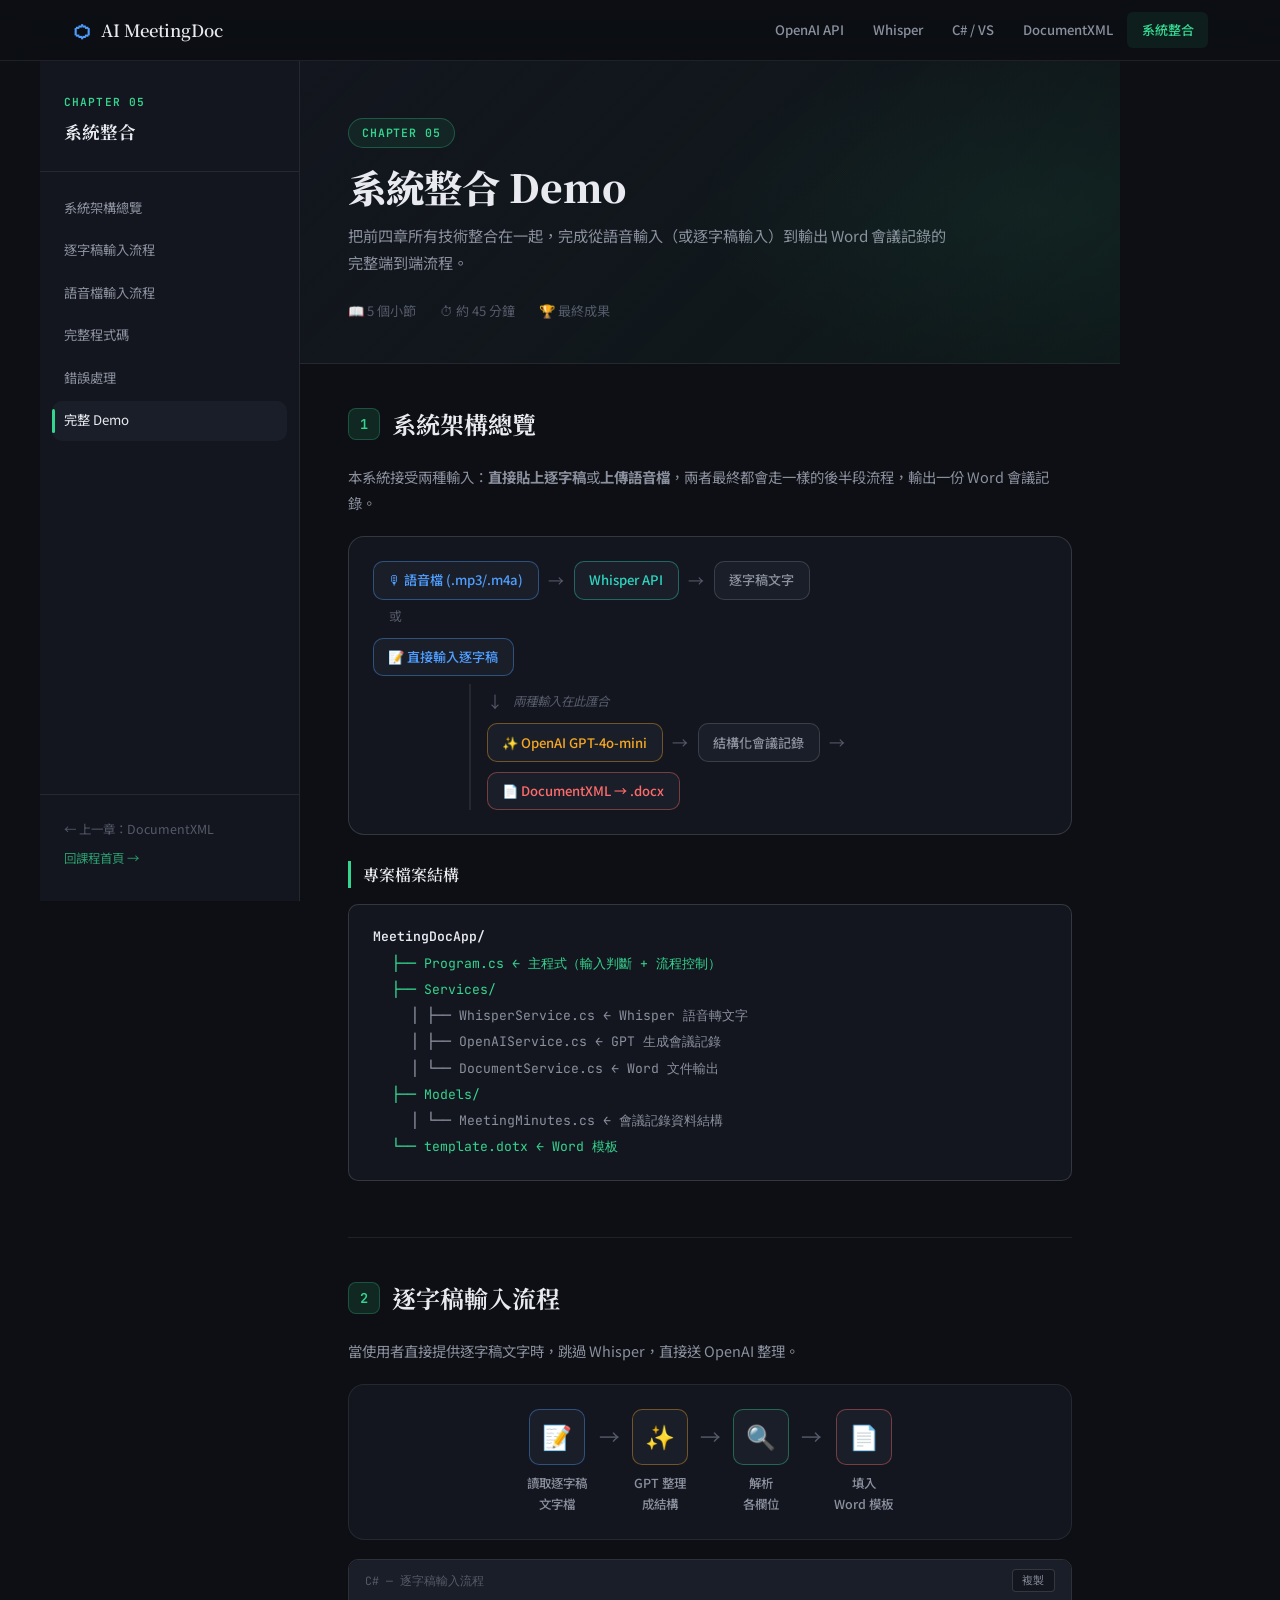
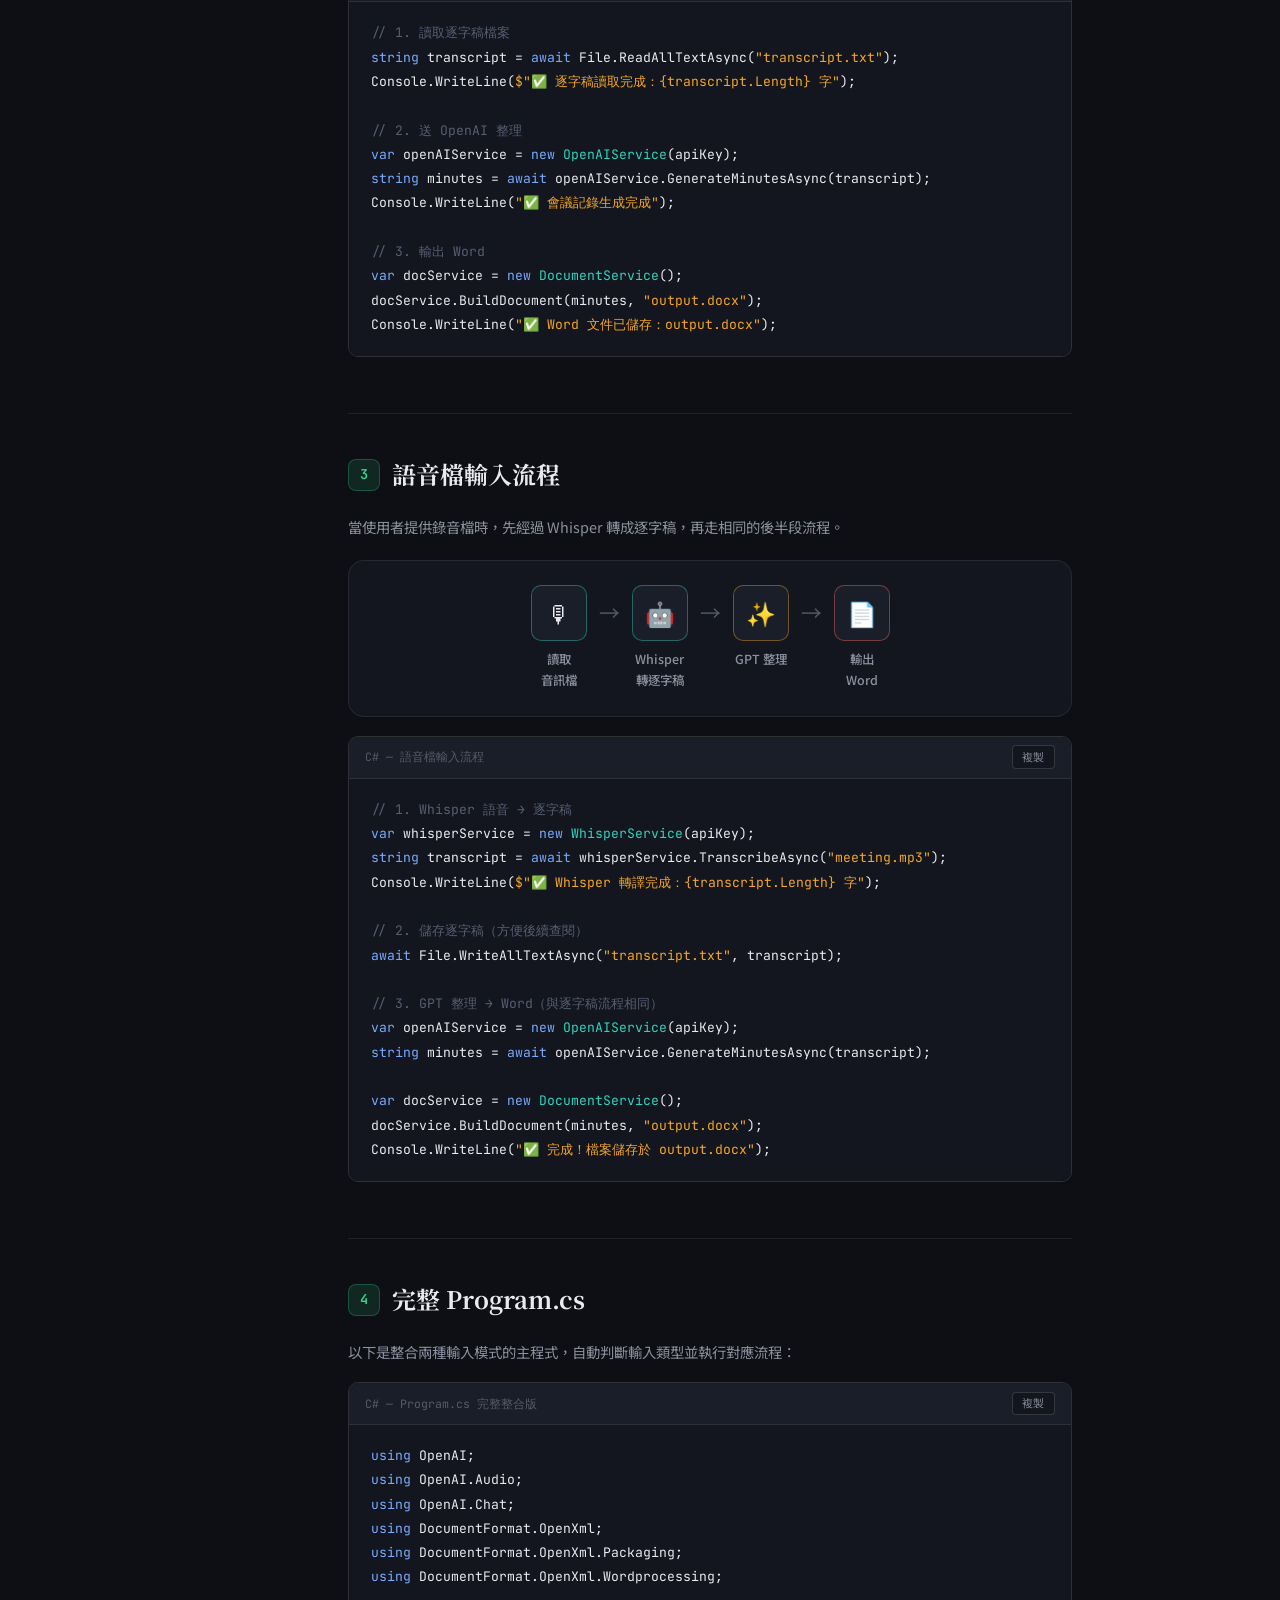
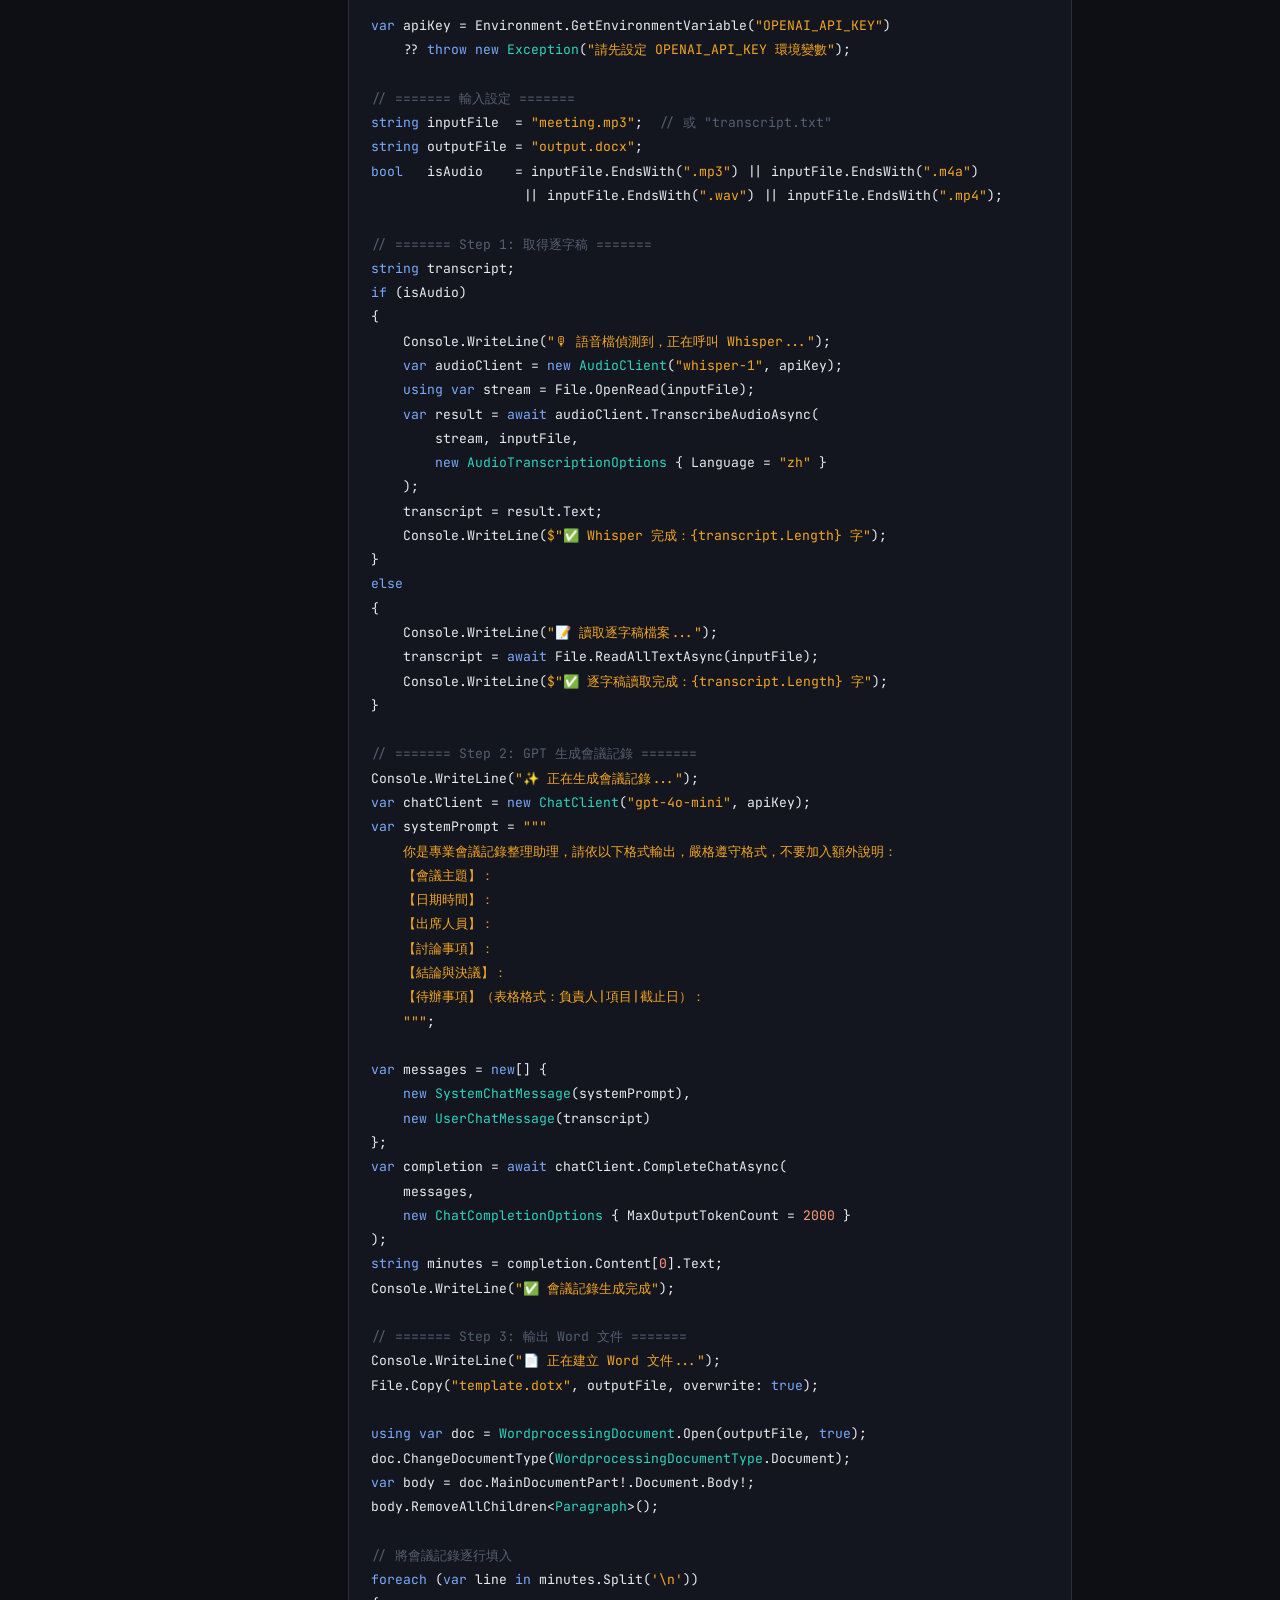
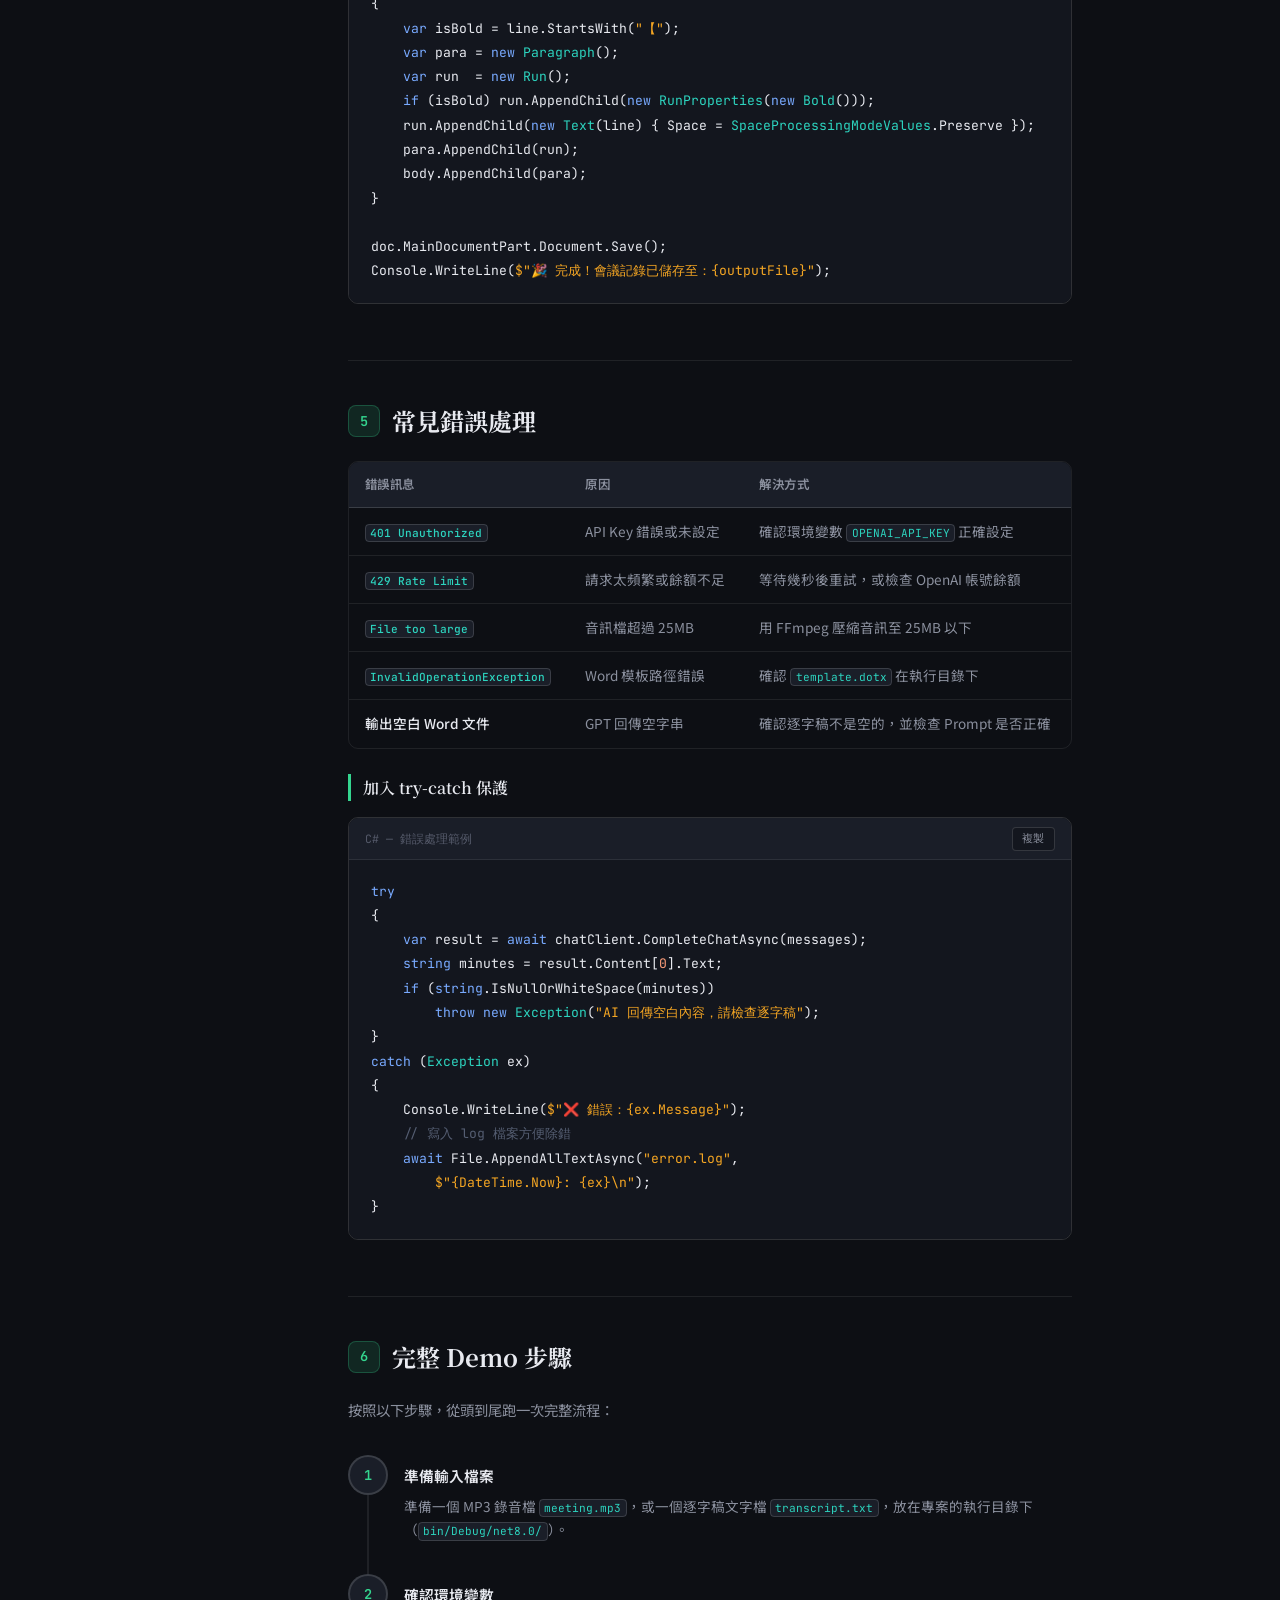
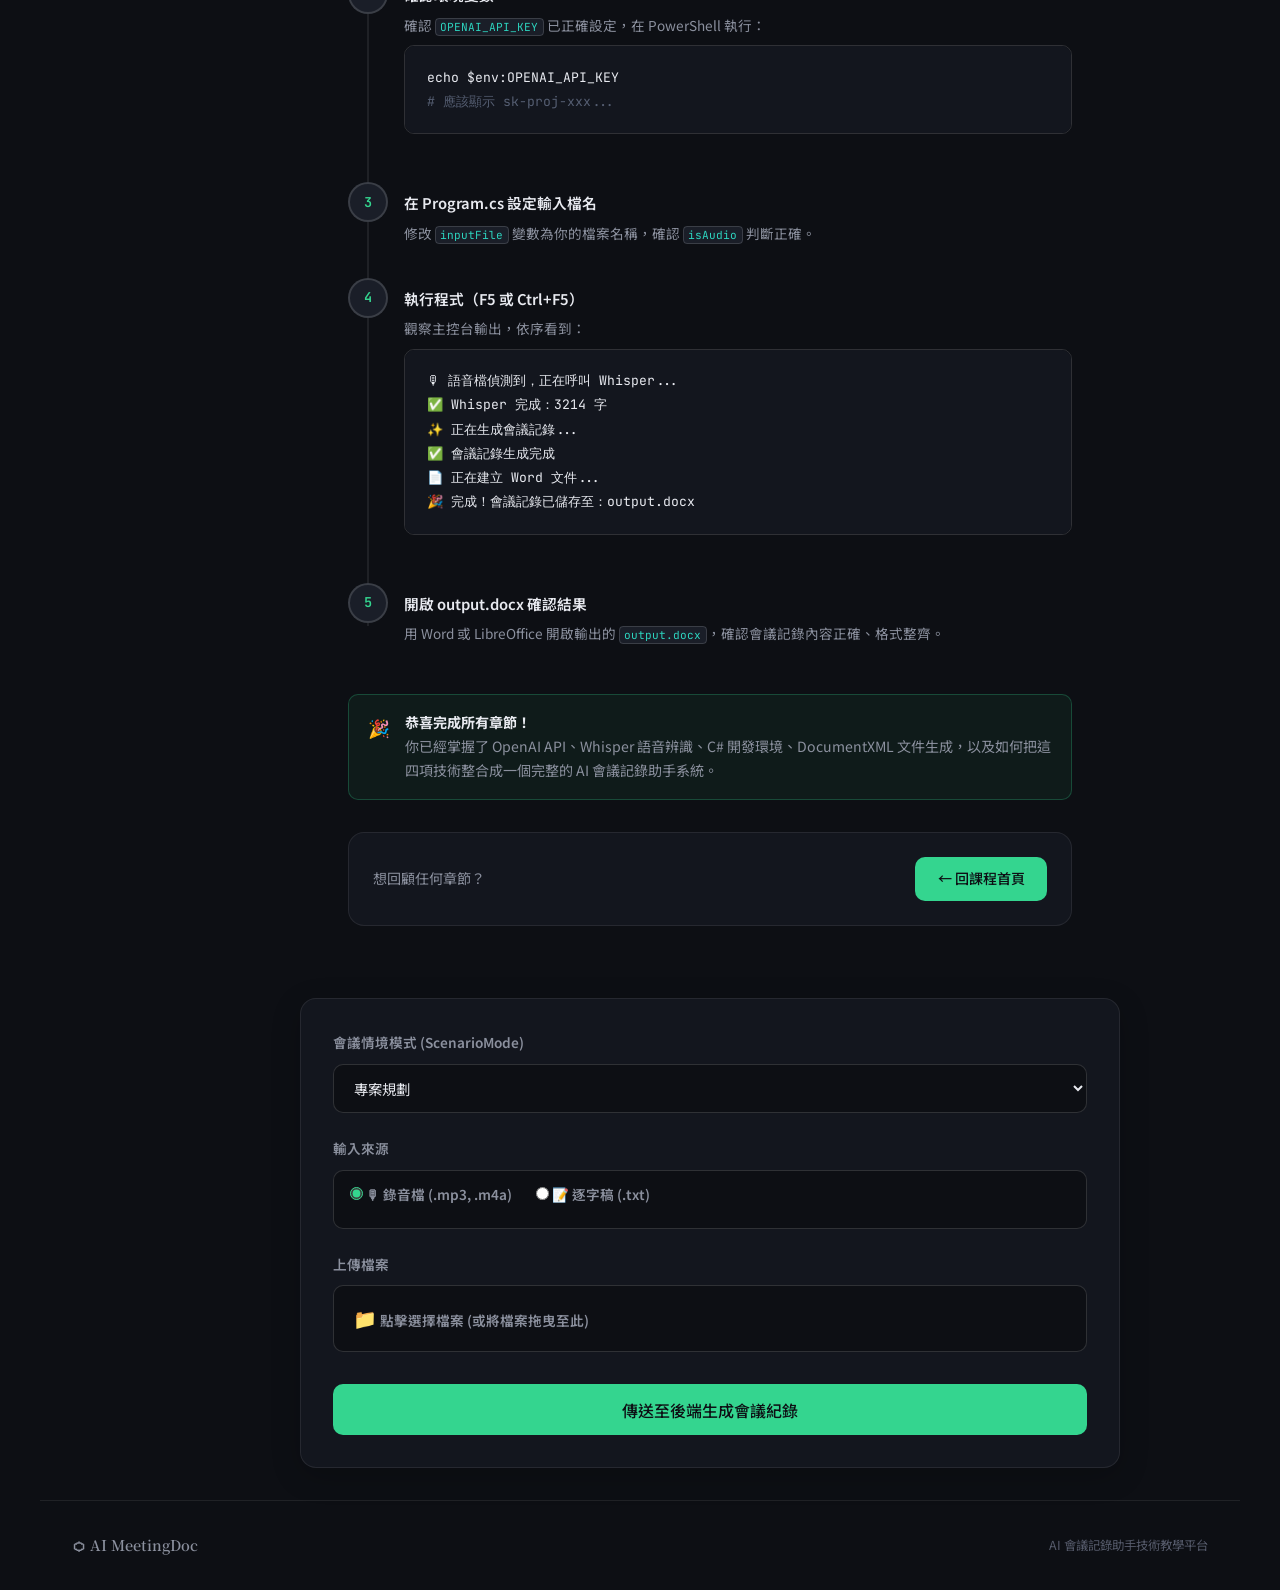
==== files/pages/ch5-integration.html @ b6d7105f "Initial commit" ====
<!doctype html>
<html lang="zh-TW">
  <head>
    <meta charset="UTF-8" />
    <meta name="viewport" content="width=device-width, initial-scale=1.0" />
    <title>Ch5 — 系統整合 | AI MeetingDoc</title>
    <link rel="preconnect" href="https://fonts.googleapis.com" />
    <link rel="preconnect" href="https://fonts.gstatic.com" crossorigin />
    <link
      href="https://fonts.googleapis.com/css2?family=Noto+Serif+TC:wght@400;600;900&family=Noto+Sans+TC:wght@300;400;500&family=JetBrains+Mono:wght@400;600&display=swap"
      rel="stylesheet"
    />
    <style>
      /* ===== RESET & BASE ===== */
      *,
      *::before,
      *::after {
        box-sizing: border-box;
        margin: 0;
        padding: 0;
      }

      :root {
        --bg: #0d0f14;
        --bg2: #13161e;
        --bg3: #1a1e28;
        --border: rgba(255, 255, 255, 0.08);
        --border2: rgba(255, 255, 255, 0.14);
        --text: #e8eaf0;
        --text2: #8b909e;
        --text3: #555a6a;
        --accent: #4f9eff;
        --accent2: #7b61ff;
        --green: #34d58f;
        --amber: #f5a623;
        --coral: #ff6b6b;
        --teal: #2dd4bf;
        --ch1: #4f9eff;
        --ch2: #2dd4bf;
        --ch3: #f5a623;
        --ch4: #ff6b6b;
        --ch5: #34d58f;
        --font-display: "Noto Serif TC", serif;
        --font-body: "Noto Sans TC", sans-serif;
        --font-mono: "JetBrains Mono", monospace;
        --r: 10px;
        --r-lg: 16px;
        --transition: 0.25s ease;
      }

      html {
        scroll-behavior: smooth;
      }

      body {
        background: var(--bg);
        color: var(--text);
        font-family: var(--font-body);
        font-size: 16px;
        line-height: 1.7;
        -webkit-font-smoothing: antialiased;
      }

      a {
        text-decoration: none;
        color: inherit;
      }
      ul {
        list-style: none;
      }

      /* ===== NAVBAR ===== */
      .navbar {
        position: sticky;
        top: 0;
        z-index: 100;
        background: rgba(13, 15, 20, 0.92);
        backdrop-filter: blur(16px);
        border-bottom: 1px solid var(--border);
      }

      .nav-inner {
        max-width: 1200px;
        margin: 0 auto;
        padding: 0 2rem;
        height: 60px;
        display: flex;
        align-items: center;
        gap: 2rem;
      }

      .nav-logo {
        display: flex;
        align-items: center;
        gap: 0.5rem;
        font-family: var(--font-display);
        font-weight: 600;
        font-size: 1.05rem;
        color: var(--text);
        white-space: nowrap;
      }

      .logo-icon {
        font-size: 1.3rem;
        color: var(--accent);
      }

      .nav-links {
        display: flex;
        gap: 0;
        margin-left: auto;
      }

      .nav-links li a {
        display: block;
        padding: 0.4rem 0.9rem;
        font-size: 0.82rem;
        font-weight: 500;
        color: var(--text2);
        border-radius: 6px;
        transition:
          color var(--transition),
          background var(--transition);
      }

      .nav-links li a:hover,
      .nav-links li a.active {
        color: var(--ch5);
        background: rgba(52, 213, 143, 0.08);
      }

      .nav-menu-btn {
        display: none;
        background: none;
        border: none;
        color: var(--text2);
        font-size: 1.3rem;
        cursor: pointer;
        margin-left: auto;
      }

      .nav-mobile {
        display: none;
        flex-direction: column;
        border-top: 1px solid var(--border);
        padding: 0.75rem 2rem;
        gap: 0.25rem;
      }
      .nav-mobile.open {
        display: flex;
      }
      .nav-mobile a {
        padding: 0.6rem 0;
        font-size: 0.9rem;
        color: var(--text2);
        border-bottom: 1px solid var(--border);
      }
      .nav-mobile a:last-child {
        border-bottom: none;
      }

      @media (max-width: 768px) {
        .nav-links {
          display: none;
        }
        .nav-menu-btn {
          display: block;
        }
      }

      /* ===== LAYOUT ===== */
      .chapter-layout {
        display: grid;
        grid-template-columns: 260px 1fr;
        max-width: 1200px;
        margin: 0 auto;
        min-height: calc(100vh - 60px);
      }

      /* ===== SIDEBAR ===== */
      .sidebar {
        position: sticky;
        top: 60px;
        height: calc(100vh - 60px);
        overflow-y: auto;
        border-right: 1px solid var(--border);
        background: var(--bg2);
        padding: 2rem 0;
        display: flex;
        flex-direction: column;
      }

      .sidebar::-webkit-scrollbar {
        width: 4px;
      }
      .sidebar::-webkit-scrollbar-track {
        background: transparent;
      }
      .sidebar::-webkit-scrollbar-thumb {
        background: var(--border2);
        border-radius: 2px;
      }

      .sidebar-header {
        padding: 0 1.5rem 1.5rem;
        border-bottom: 1px solid var(--border);
        margin-bottom: 1rem;
      }

      .sidebar-ch {
        display: block;
        font-family: var(--font-mono);
        font-size: 0.7rem;
        color: var(--ch5);
        font-weight: 600;
        letter-spacing: 0.1em;
        text-transform: uppercase;
        margin-bottom: 0.3rem;
      }

      .sidebar-title {
        display: block;
        font-family: var(--font-display);
        font-size: 1.1rem;
        font-weight: 700;
        color: var(--text);
      }

      .sidebar-nav {
        flex: 1;
        display: flex;
        flex-direction: column;
        padding: 0 0.75rem;
        gap: 0.15rem;
      }

      .sidebar-link {
        display: flex;
        align-items: center;
        padding: 0.55rem 0.75rem;
        font-size: 0.83rem;
        color: var(--text2);
        border-radius: var(--r);
        transition: all var(--transition);
        position: relative;
      }

      .sidebar-link::before {
        content: "";
        position: absolute;
        left: 0;
        top: 50%;
        transform: translateY(-50%);
        width: 3px;
        height: 0;
        background: var(--ch5);
        border-radius: 2px;
        transition: height var(--transition);
      }

      .sidebar-link:hover,
      .sidebar-link.active {
        color: var(--text);
        background: var(--bg3);
      }

      .sidebar-link.active::before {
        height: 60%;
      }

      .sidebar-nav-footer {
        padding: 1.5rem 1.5rem 0;
        margin-top: 1rem;
        border-top: 1px solid var(--border);
        display: flex;
        flex-direction: column;
        gap: 0.5rem;
      }

      .sidebar-back,
      .sidebar-next {
        font-size: 0.78rem;
        color: var(--text3);
        transition: color var(--transition);
      }
      .sidebar-back:hover {
        color: var(--text2);
      }
      .sidebar-next {
        color: var(--ch5);
        opacity: 0.7;
      }
      .sidebar-next:hover {
        opacity: 1;
      }

      /* Sidebar mobile toggle */
      .sidebar-toggle {
        display: none;
        position: fixed;
        bottom: 1.5rem;
        left: 1.5rem;
        z-index: 200;
        background: var(--ch5);
        color: #0d0f14;
        border: none;
        border-radius: 50%;
        width: 48px;
        height: 48px;
        font-size: 1.2rem;
        cursor: pointer;
        box-shadow: 0 4px 16px rgba(52, 213, 143, 0.4);
      }

      @media (max-width: 900px) {
        .chapter-layout {
          grid-template-columns: 1fr;
        }
        .sidebar {
          position: fixed;
          top: 60px;
          left: -280px;
          z-index: 150;
          width: 260px;
          transition: left 0.3s ease;
          box-shadow: 4px 0 20px rgba(0, 0, 0, 0.5);
        }
        .sidebar.open {
          left: 0;
        }
        .sidebar-toggle {
          display: flex;
          align-items: center;
          justify-content: center;
        }
      }

      /* ===== MAIN CONTENT ===== */
      .chapter-main {
        padding: 0;
        max-width: 820px;
      }

      /* ===== CHAPTER HERO ===== */
      .chapter-hero {
        padding: 3.5rem 3rem 2.5rem;
        border-bottom: 1px solid var(--border);
        position: relative;
        overflow: hidden;
        background: linear-gradient(
          135deg,
          var(--bg2),
          rgba(52, 213, 143, 0.05)
        );
      }

      .chapter-hero::before {
        content: "";
        position: absolute;
        inset: 0;
        background: radial-gradient(
          ellipse 60% 80% at 90% 50%,
          rgba(52, 213, 143, 0.06) 0%,
          transparent 70%
        );
        pointer-events: none;
      }

      .ch-badge {
        display: inline-block;
        padding: 0.25rem 0.8rem;
        border: 1px solid;
        border-radius: 99px;
        font-size: 0.72rem;
        font-weight: 600;
        font-family: var(--font-mono);
        letter-spacing: 0.08em;
        text-transform: uppercase;
        margin-bottom: 1rem;
      }

      .ch-title {
        font-family: var(--font-display);
        font-size: clamp(1.8rem, 3vw, 2.6rem);
        font-weight: 900;
        color: var(--text);
        line-height: 1.2;
        margin-bottom: 0.75rem;
      }

      .ch-desc {
        font-size: 0.95rem;
        color: var(--text2);
        line-height: 1.8;
        max-width: 600px;
        margin-bottom: 1.5rem;
      }

      .ch-meta {
        display: flex;
        gap: 1.5rem;
        flex-wrap: wrap;
      }

      .ch-meta span {
        font-size: 0.82rem;
        color: var(--text3);
        display: flex;
        align-items: center;
        gap: 0.3rem;
      }

      /* ===== CONTENT SECTIONS ===== */
      .content-section {
        padding: 2.5rem 3rem;
      }

      .section-divider {
        height: 1px;
        background: var(--border);
        margin: 0 3rem;
      }

      .section-heading {
        font-family: var(--font-display);
        font-size: 1.5rem;
        font-weight: 700;
        color: var(--text);
        margin-bottom: 1.2rem;
        display: flex;
        align-items: center;
        gap: 0.75rem;
      }

      .sec-num {
        display: inline-flex;
        align-items: center;
        justify-content: center;
        width: 32px;
        height: 32px;
        background: rgba(52, 213, 143, 0.12);
        border: 1px solid rgba(52, 213, 143, 0.25);
        border-radius: 8px;
        font-family: var(--font-mono);
        font-size: 0.85rem;
        font-weight: 600;
        color: var(--ch5);
        flex-shrink: 0;
      }

      .sub-heading {
        font-family: var(--font-display);
        font-size: 1rem;
        font-weight: 600;
        color: var(--text);
        margin: 1.6rem 0 0.8rem;
        padding-left: 0.75rem;
        border-left: 3px solid var(--ch5);
      }

      .content-p {
        font-size: 0.9rem;
        color: var(--text2);
        line-height: 1.85;
        margin-bottom: 1rem;
      }

      .content-p code,
      .content-section code {
        font-family: var(--font-mono);
        font-size: 0.82em;
        background: var(--bg3);
        border: 1px solid var(--border2);
        border-radius: 4px;
        padding: 0.1em 0.4em;
        color: var(--teal);
      }

      /* ===== CALLOUTS ===== */
      .callout {
        display: flex;
        gap: 0.9rem;
        padding: 1rem 1.2rem;
        border-radius: var(--r);
        border: 1px solid;
        margin: 1.2rem 0;
        font-size: 0.88rem;
        line-height: 1.7;
      }

      .callout-icon {
        font-size: 1.1rem;
        flex-shrink: 0;
        padding-top: 0.1rem;
      }
      .callout-body {
        color: var(--text2);
      }
      .callout-body strong {
        color: var(--text);
      }

      .callout-info {
        background: rgba(52, 213, 143, 0.06);
        border-color: rgba(52, 213, 143, 0.2);
      }
      .callout-warning {
        background: rgba(245, 166, 35, 0.06);
        border-color: rgba(245, 166, 35, 0.2);
      }
      .callout-success {
        background: rgba(52, 213, 143, 0.06);
        border-color: rgba(52, 213, 143, 0.25);
      }

      /* ===== ARCH DIAGRAM ===== */
      .arch-diagram {
        background: var(--bg2);
        border: 1px solid var(--border2);
        border-radius: var(--r-lg);
        padding: 1.5rem;
        margin: 1.2rem 0;
        display: flex;
        flex-direction: column;
        gap: 0.5rem;
      }

      .arch-row {
        display: flex;
        align-items: center;
        gap: 0.6rem;
        flex-wrap: wrap;
      }

      .arch-box {
        padding: 0.45rem 0.9rem;
        border: 1px solid var(--border2);
        border-radius: var(--r);
        font-size: 0.82rem;
        font-weight: 500;
        color: var(--text2);
        background: var(--bg3);
        white-space: nowrap;
      }

      .arch-arrow {
        font-size: 1rem;
        color: var(--text3);
        flex-shrink: 0;
      }

      .arch-label {
        font-size: 0.78rem;
        color: var(--text3);
        font-style: italic;
      }

      /* ===== XML TREE ===== */
      .xml-tree {
        background: var(--bg2);
        border: 1px solid var(--border2);
        border-radius: var(--r);
        padding: 1.2rem 1.5rem;
        font-family: var(--font-mono);
        font-size: 0.82rem;
        line-height: 2;
        margin: 1rem 0;
      }

      .xt-1 {
        color: var(--text);
        font-weight: 600;
      }
      .xt-2 {
        color: var(--ch5);
        padding-left: 1.2rem;
      }
      .xt-3 {
        color: var(--text2);
        padding-left: 2.4rem;
      }
      .xt-4 {
        color: var(--teal);
        padding-left: 3.6rem;
      }

      /* ===== FLOW INLINE ===== */
      .flow-inline {
        display: flex;
        align-items: flex-start;
        gap: 0.75rem;
        padding: 1.5rem;
        background: var(--bg2);
        border: 1px solid var(--border);
        border-radius: var(--r-lg);
        margin: 1.2rem 0;
        flex-wrap: wrap;
        justify-content: center;
      }

      .flow-inline-step {
        display: flex;
        flex-direction: column;
        align-items: center;
        gap: 0.5rem;
      }

      .fi-icon {
        width: 56px;
        height: 56px;
        display: flex;
        align-items: center;
        justify-content: center;
        font-size: 1.5rem;
        background: var(--bg3);
        border: 1px solid;
        border-radius: var(--r);
      }

      .flow-inline-step p {
        font-size: 0.78rem;
        color: var(--text2);
        text-align: center;
        font-weight: 500;
      }

      .fi-arrow {
        font-size: 1.3rem;
        color: var(--text3);
        height: 56px;
        display: flex;
        align-items: center;
      }

      /* ===== TABLES ===== */
      .table-wrap {
        overflow-x: auto;
        margin: 1rem 0;
        border-radius: var(--r);
        border: 1px solid var(--border);
      }

      .data-table {
        width: 100%;
        border-collapse: collapse;
        font-size: 0.85rem;
      }

      .data-table th {
        background: var(--bg3);
        color: var(--text2);
        font-weight: 600;
        padding: 0.75rem 1rem;
        text-align: left;
        font-size: 0.78rem;
        letter-spacing: 0.04em;
        text-transform: uppercase;
        border-bottom: 1px solid var(--border2);
      }

      .data-table td {
        padding: 0.75rem 1rem;
        color: var(--text2);
        border-bottom: 1px solid var(--border);
      }

      .data-table td:first-child {
        color: var(--text);
        font-weight: 500;
      }
      .data-table tbody tr:last-child td {
        border-bottom: none;
      }
      .data-table tbody tr:hover {
        background: rgba(255, 255, 255, 0.02);
      }
      .data-table td code {
        font-family: var(--font-mono);
        font-size: 0.82em;
        color: var(--teal);
        background: var(--bg3);
        border: 1px solid var(--border2);
        border-radius: 4px;
        padding: 0.1em 0.4em;
      }

      /* ===== CODE BLOCKS ===== */
      .code-wrap {
        border-radius: var(--r);
        overflow: hidden;
        border: 1px solid var(--border2);
        margin: 1rem 0;
      }

      .code-header {
        display: flex;
        align-items: center;
        justify-content: space-between;
        padding: 0.55rem 1rem;
        background: var(--bg3);
        border-bottom: 1px solid var(--border);
        font-family: var(--font-mono);
        font-size: 0.72rem;
        color: var(--text3);
      }

      .copy-btn {
        background: var(--bg2);
        border: 1px solid var(--border2);
        color: var(--text2);
        font-family: var(--font-mono);
        font-size: 0.7rem;
        padding: 0.2rem 0.6rem;
        border-radius: 4px;
        cursor: pointer;
        transition: all var(--transition);
      }
      .copy-btn:hover {
        background: var(--bg3);
        color: var(--text);
      }
      .copy-btn.copied {
        color: var(--green);
        border-color: rgba(52, 213, 143, 0.3);
      }

      .code-snippet {
        display: block;
        padding: 1.2rem 1.4rem;
        background: var(--bg2);
        font-family: var(--font-mono);
        font-size: 0.82rem;
        line-height: 1.85;
        overflow-x: auto;
        color: var(--text);
        white-space: pre;
      }

      .code-snippet::-webkit-scrollbar {
        height: 4px;
      }
      .code-snippet::-webkit-scrollbar-track {
        background: transparent;
      }
      .code-snippet::-webkit-scrollbar-thumb {
        background: var(--border2);
      }

      .c-comment {
        color: #555e72;
      }
      .c-keyword {
        color: #79aaff;
      }
      .c-class {
        color: #2dd4bf;
      }
      .c-string {
        color: #f5a623;
      }
      .c-number {
        color: #ff9e7a;
      }

      /* ===== STEPS ===== */
      .steps-list {
        display: flex;
        flex-direction: column;
        gap: 0;
        margin: 1rem 0;
        position: relative;
      }

      .steps-list::before {
        content: "";
        position: absolute;
        left: 19px;
        top: 36px;
        bottom: 36px;
        width: 2px;
        background: var(--border);
      }

      .step-item {
        display: flex;
        gap: 1rem;
        padding: 1rem 0;
        position: relative;
      }

      .step-num {
        display: flex;
        align-items: center;
        justify-content: center;
        width: 40px;
        height: 40px;
        min-width: 40px;
        background: var(--bg3);
        border: 2px solid var(--border2);
        border-radius: 50%;
        font-family: var(--font-mono);
        font-size: 0.85rem;
        font-weight: 600;
        color: var(--ch5);
        z-index: 1;
        transition: all var(--transition);
      }

      .step-item:hover .step-num {
        background: rgba(52, 213, 143, 0.15);
        border-color: var(--ch5);
      }

      .step-content {
        flex: 1;
        padding-top: 0.5rem;
      }

      .step-content h4 {
        font-size: 0.92rem;
        font-weight: 600;
        color: var(--text);
        margin-bottom: 0.4rem;
      }

      .step-content p {
        font-size: 0.85rem;
        color: var(--text2);
        line-height: 1.75;
      }

      /* ===== NEXT CHAPTER ===== */
      .next-chapter {
        margin-top: 2rem;
        padding: 1.5rem;
        background: var(--bg2);
        border: 1px solid var(--border);
        border-radius: var(--r-lg);
        display: flex;
        align-items: center;
        justify-content: space-between;
        gap: 1rem;
        flex-wrap: wrap;
      }

      .next-chapter p {
        font-size: 0.88rem;
        color: var(--text2);
      }

      .btn {
        display: inline-flex;
        align-items: center;
        gap: 0.4rem;
        padding: 0.65rem 1.4rem;
        border-radius: var(--r);
        font-size: 0.88rem;
        font-weight: 500;
        font-family: var(--font-body);
        cursor: pointer;
        transition: all var(--transition);
        border: none;
      }

      .btn-primary {
        background: var(--ch5);
        color: #0d0f14;
      }
      .btn-primary:hover {
        background: #4debb0;
        transform: translateY(-1px);
      }

      /* ===== READING PROGRESS ===== */
      .reading-progress {
        position: fixed;
        top: 60px;
        left: 0;
        width: 0%;
        height: 2px;
        background: linear-gradient(90deg, var(--ch5), var(--teal));
        z-index: 99;
        transition: width 0.1s linear;
      }

      /* ===== FOOTER ===== */
      .footer {
        border-top: 1px solid var(--border);
        padding: 2rem;
        max-width: 1200px;
        margin: 0 auto;
      }

      .footer-inner {
        display: flex;
        align-items: center;
        justify-content: space-between;
        gap: 1rem;
        flex-wrap: wrap;
      }

      .footer-logo {
        font-family: var(--font-display);
        font-weight: 600;
        font-size: 0.9rem;
        color: var(--text2);
      }

      .footer-copy {
        font-size: 0.78rem;
        color: var(--text3);
      }

      /* ===== RESPONSIVE ===== */
      @media (max-width: 640px) {
        .content-section {
          padding: 2rem 1.5rem;
        }
        .chapter-hero {
          padding: 2.5rem 1.5rem 2rem;
        }
        .section-divider {
          margin: 0 1.5rem;
        }
        .arch-diagram {
          padding: 1rem;
        }
        .arch-box {
          font-size: 0.75rem;
          padding: 0.35rem 0.65rem;
        }
      }

      /* ===== DEMO PANEL (新增的互動測試區塊) ===== */
      .demo-panel {
        background: var(--bg2);
        border: 1px solid var(--border);
        border-radius: var(--r-lg);
        padding: 2rem;
        margin: 2rem 0;
        box-shadow: 0 8px 30px rgba(0, 0, 0, 0.2);
      }

      .demo-panel-title {
        font-family: var(--font-display);
        font-size: 1.2rem;
        font-weight: 700;
        color: var(--text);
        margin-bottom: 1.5rem;
        display: flex;
        align-items: center;
        gap: 0.5rem;
      }

      .demo-form-group {
        margin-bottom: 1.5rem;
      }

      .demo-form-group label {
        display: block;
        font-size: 0.85rem;
        font-weight: 600;
        color: var(--text2);
        margin-bottom: 0.6rem;
      }

      .demo-select,
      .demo-file-input {
        width: 100%;
        background: var(--bg);
        border: 1px solid var(--border2);
        color: var(--text);
        padding: 0.75rem 1rem;
        border-radius: var(--r);
        font-family: var(--font-body);
        font-size: 0.9rem;
        transition: border-color var(--transition);
      }

      .demo-select:focus,
      .demo-file-input:focus {
        outline: none;
        border-color: var(--ch5);
      }

      .demo-radio-group {
        display: flex;
        gap: 1.5rem;
        background: var(--bg);
        padding: 0.75rem 1rem;
        border-radius: var(--r);
        border: 1px solid var(--border2);
      }

      .demo-radio-label {
        display: flex;
        align-items: center;
        gap: 0.5rem;
        font-size: 0.9rem;
        color: var(--text);
        cursor: pointer;
      }

      .demo-radio-label input[type="radio"] {
        accent-color: var(--ch5);
        cursor: pointer;
      }

      .demo-submit-btn {
        width: 100%;
        justify-content: center;
        padding: 0.85rem;
        font-size: 1rem;
        margin-top: 0.5rem;
      }

      .demo-result-box {
        margin-top: 1.5rem;
        padding: 1.5rem;
        background: var(--bg);
        border: 1px dashed var(--ch5);
        border-radius: var(--r);
        display: none; /* 預設隱藏，點擊後顯示 */
      }

      .demo-result-box.active {
        display: block;
        animation: fadeIn 0.3s ease;
      }

      .demo-loader {
        display: flex;
        align-items: center;
        gap: 0.75rem;
        color: var(--ch5);
        font-family: var(--font-mono);
        font-size: 0.9rem;
      }

      .custom-file-button {
        display: flex;
        align-items: center;
        gap: 0.75rem;
        width: 100%;
        background: var(--bg);
        border: 1px solid var(--border2);
        color: var(--text2);
        padding: 1rem 1.2rem;
        border-radius: var(--r);
        font-family: var(--font-body);
        font-size: 0.9rem;
        cursor: pointer;
        transition: all var(--transition);
      }

      .custom-file-button:hover {
        border-color: var(--ch5);
        background: rgba(52, 213, 143, 0.05);
        color: var(--text);
      }

      /* 當使用者選好檔案後的樣式（變實線 + 發亮） */
      .custom-file-button.has-file {
        border-style: solid;
        border-color: var(--ch5);
        color: var(--text);
        background: rgba(52, 213, 143, 0.08);
      }

      .file-icon {
        font-size: 1.2rem;
      }

      @keyframes fadeIn {
        from {
          opacity: 0;
          transform: translateY(10px);
        }
        to {
          opacity: 1;
          transform: translateY(0);
        }
      }
    </style>
  </head>
  <body>
    <div class="reading-progress" id="readingProgress"></div>

    <nav class="navbar">
      <div class="nav-inner">
        <a href="../index.html" class="nav-logo">
          <span class="logo-icon">⬡</span>
          <span class="logo-text">AI MeetingDoc</span>
        </a>
        <ul class="nav-links">
          <li><a href="ch1-openai.html">OpenAI API</a></li>
          <li><a href="ch2-whisper.html">Whisper</a></li>
          <li><a href="ch3-csharp.html">C# / VS</a></li>
          <li><a href="ch4-documentxml.html">DocumentXML</a></li>
          <li><a href="ch5-integration.html" class="active">系統整合</a></li>
        </ul>
        <button class="nav-menu-btn" id="menuBtn" aria-label="開啟選單">
          ☰
        </button>
      </div>
      <div class="nav-mobile" id="mobileMenu">
        <a href="ch1-openai.html">Ch1 — OpenAI API</a>
        <a href="ch2-whisper.html">Ch2 — Whisper</a>
        <a href="ch3-csharp.html">Ch3 — C# / Visual Studio</a>
        <a href="ch4-documentxml.html">Ch4 — DocumentXML</a>
        <a href="ch5-integration.html">Ch5 — 系統整合</a>
      </div>
    </nav>

    <div class="chapter-layout">
      <aside class="sidebar" id="sidebar">
        <div class="sidebar-header">
          <span class="sidebar-ch">Chapter 05</span>
          <span class="sidebar-title">系統整合</span>
        </div>
        <nav class="sidebar-nav">
          <a href="#arch" class="sidebar-link active">系統架構總覽</a>
          <a href="#text-flow" class="sidebar-link">逐字稿輸入流程</a>
          <a href="#audio-flow" class="sidebar-link">語音檔輸入流程</a>
          <a href="#full-code" class="sidebar-link">完整程式碼</a>
          <a href="#error" class="sidebar-link">錯誤處理</a>
          <a href="#demo" class="sidebar-link">完整 Demo</a>
        </nav>
        <div class="sidebar-nav-footer">
          <a href="ch4-documentxml.html" class="sidebar-back"
            >← 上一章：DocumentXML</a
          >
          <a href="../index.html" class="sidebar-next">回課程首頁 →</a>
        </div>
      </aside>

      <main class="chapter-main" id="mainContent">
        <div class="chapter-hero">
          <div
            class="ch-badge"
            style="
              color: var(--ch5);
              border-color: rgba(52, 213, 143, 0.3);
              background: rgba(52, 213, 143, 0.08);
            "
          >
            Chapter 05
          </div>
          <h1 class="ch-title">系統整合 Demo</h1>
          <p class="ch-desc">
            把前四章所有技術整合在一起，完成從語音輸入（或逐字稿輸入）到輸出
            Word 會議記錄的完整端到端流程。
          </p>
          <div class="ch-meta">
            <span>📖 5 個小節</span>
            <span>⏱ 約 45 分鐘</span>
            <span>🏆 最終成果</span>
          </div>
        </div>

        <!-- 1. 架構 -->
        <section class="content-section" id="arch">
          <h2 class="section-heading">
            <span class="sec-num">1</span>系統架構總覽
          </h2>
          <p class="content-p">
            本系統接受兩種輸入：<strong>直接貼上逐字稿</strong>或<strong>上傳語音檔</strong>，兩者最終都會走一樣的後半段流程，輸出一份
            Word 會議記錄。
          </p>

          <div class="arch-diagram">
            <div class="arch-row">
              <div
                class="arch-box"
                style="border-color: rgba(79, 158, 255, 0.4); color: var(--ch1)"
              >
                🎙 語音檔 (.mp3/.m4a)
              </div>
              <div class="arch-arrow">→</div>
              <div
                class="arch-box"
                style="border-color: rgba(45, 212, 191, 0.4); color: var(--ch2)"
              >
                Whisper API
              </div>
              <div class="arch-arrow">→</div>
              <div class="arch-box">逐字稿文字</div>
            </div>
            <div
              style="
                padding-left: 1rem;
                color: var(--text3);
                font-size: 0.8rem;
                margin: -0.2rem 0 0.2rem;
              "
            >
              或
            </div>
            <div class="arch-row">
              <div
                class="arch-box"
                style="border-color: rgba(79, 158, 255, 0.4); color: var(--ch1)"
              >
                📝 直接輸入逐字稿
              </div>
              <div class="arch-arrow" style="visibility: hidden">→</div>
              <div
                class="arch-box"
                style="border-color: transparent; background: transparent"
              ></div>
              <div class="arch-arrow" style="visibility: hidden">→</div>
              <div
                class="arch-box"
                style="border-color: transparent; background: transparent"
              ></div>
            </div>
            <div
              style="
                border-left: 2px solid var(--border);
                margin-left: 6rem;
                padding-left: 1rem;
                padding-top: 0.25rem;
              "
            >
              <div class="arch-row">
                <div class="arch-arrow">↓</div>
                <div class="arch-label">兩種輸入在此匯合</div>
              </div>
              <div class="arch-row" style="margin-top: 0.5rem">
                <div
                  class="arch-box"
                  style="
                    border-color: rgba(245, 166, 35, 0.4);
                    color: var(--ch3);
                  "
                >
                  ✨ OpenAI GPT-4o-mini
                </div>
                <div class="arch-arrow">→</div>
                <div class="arch-box">結構化會議記錄</div>
                <div class="arch-arrow">→</div>
                <div
                  class="arch-box"
                  style="
                    border-color: rgba(255, 107, 107, 0.4);
                    color: var(--ch4);
                  "
                >
                  📄 DocumentXML → .docx
                </div>
              </div>
            </div>
          </div>

          <h3 class="sub-heading">專案檔案結構</h3>
          <div class="xml-tree">
            <div class="xt-1">MeetingDocApp/</div>
            <div class="xt-2">
              ├── Program.cs ← 主程式（輸入判斷 + 流程控制）
            </div>
            <div class="xt-2">├── Services/</div>
            <div class="xt-3">│ ├── WhisperService.cs ← Whisper 語音轉文字</div>
            <div class="xt-3">│ ├── OpenAIService.cs ← GPT 生成會議記錄</div>
            <div class="xt-3">│ └── DocumentService.cs ← Word 文件輸出</div>
            <div class="xt-2">├── Models/</div>
            <div class="xt-3">│ └── MeetingMinutes.cs ← 會議記錄資料結構</div>
            <div class="xt-2">└── template.dotx ← Word 模板</div>
          </div>
        </section>

        <div class="section-divider"></div>

        <!-- 2. 逐字稿流程 -->
        <section class="content-section" id="text-flow">
          <h2 class="section-heading">
            <span class="sec-num">2</span>逐字稿輸入流程
          </h2>
          <p class="content-p">
            當使用者直接提供逐字稿文字時，跳過 Whisper，直接送 OpenAI 整理。
          </p>

          <div class="flow-inline">
            <div class="flow-inline-step">
              <div
                class="fi-icon"
                style="border-color: rgba(79, 158, 255, 0.4)"
              >
                📝
              </div>
              <p>讀取逐字稿<br />文字檔</p>
            </div>
            <div class="fi-arrow">→</div>
            <div class="flow-inline-step">
              <div
                class="fi-icon"
                style="border-color: rgba(245, 166, 35, 0.4)"
              >
                ✨
              </div>
              <p>GPT 整理<br />成結構</p>
            </div>
            <div class="fi-arrow">→</div>
            <div class="flow-inline-step">
              <div
                class="fi-icon"
                style="border-color: rgba(52, 213, 143, 0.4)"
              >
                🔍
              </div>
              <p>解析<br />各欄位</p>
            </div>
            <div class="fi-arrow">→</div>
            <div class="flow-inline-step">
              <div
                class="fi-icon"
                style="border-color: rgba(255, 107, 107, 0.4)"
              >
                📄
              </div>
              <p>填入<br />Word 模板</p>
            </div>
          </div>

          <div class="code-wrap">
            <div class="code-header">
              <span>C# — 逐字稿輸入流程</span
              ><button class="copy-btn" data-target="code-text">複製</button>
            </div>
            <pre
              class="code-snippet"
              id="code-text"
            ><span class="c-comment">// 1. 讀取逐字稿檔案</span>
<span class="c-keyword">string</span> transcript = <span class="c-keyword">await</span> File.ReadAllTextAsync(<span class="c-string">"transcript.txt"</span>);
Console.WriteLine(<span class="c-string">$"✅ 逐字稿讀取完成：{transcript.Length} 字"</span>);

<span class="c-comment">// 2. 送 OpenAI 整理</span>
<span class="c-keyword">var</span> openAIService = <span class="c-keyword">new</span> <span class="c-class">OpenAIService</span>(apiKey);
<span class="c-keyword">string</span> minutes = <span class="c-keyword">await</span> openAIService.GenerateMinutesAsync(transcript);
Console.WriteLine(<span class="c-string">"✅ 會議記錄生成完成"</span>);

<span class="c-comment">// 3. 輸出 Word</span>
<span class="c-keyword">var</span> docService = <span class="c-keyword">new</span> <span class="c-class">DocumentService</span>();
docService.BuildDocument(minutes, <span class="c-string">"output.docx"</span>);
Console.WriteLine(<span class="c-string">"✅ Word 文件已儲存：output.docx"</span>);</pre>
          </div>
        </section>

        <div class="section-divider"></div>

        <!-- 3. 語音流程 -->
        <section class="content-section" id="audio-flow">
          <h2 class="section-heading">
            <span class="sec-num">3</span>語音檔輸入流程
          </h2>
          <p class="content-p">
            當使用者提供錄音檔時，先經過 Whisper
            轉成逐字稿，再走相同的後半段流程。
          </p>

          <div class="flow-inline">
            <div class="flow-inline-step">
              <div
                class="fi-icon"
                style="border-color: rgba(45, 212, 191, 0.4)"
              >
                🎙
              </div>
              <p>讀取<br />音訊檔</p>
            </div>
            <div class="fi-arrow">→</div>
            <div class="flow-inline-step">
              <div
                class="fi-icon"
                style="border-color: rgba(45, 212, 191, 0.4)"
              >
                🤖
              </div>
              <p>Whisper<br />轉逐字稿</p>
            </div>
            <div class="fi-arrow">→</div>
            <div class="flow-inline-step">
              <div
                class="fi-icon"
                style="border-color: rgba(245, 166, 35, 0.4)"
              >
                ✨
              </div>
              <p>GPT 整理</p>
            </div>
            <div class="fi-arrow">→</div>
            <div class="flow-inline-step">
              <div
                class="fi-icon"
                style="border-color: rgba(255, 107, 107, 0.4)"
              >
                📄
              </div>
              <p>輸出<br />Word</p>
            </div>
          </div>

          <div class="code-wrap">
            <div class="code-header">
              <span>C# — 語音檔輸入流程</span
              ><button class="copy-btn" data-target="code-audio">複製</button>
            </div>
            <pre
              class="code-snippet"
              id="code-audio"
            ><span class="c-comment">// 1. Whisper 語音 → 逐字稿</span>
<span class="c-keyword">var</span> whisperService = <span class="c-keyword">new</span> <span class="c-class">WhisperService</span>(apiKey);
<span class="c-keyword">string</span> transcript = <span class="c-keyword">await</span> whisperService.TranscribeAsync(<span class="c-string">"meeting.mp3"</span>);
Console.WriteLine(<span class="c-string">$"✅ Whisper 轉譯完成：{transcript.Length} 字"</span>);

<span class="c-comment">// 2. 儲存逐字稿（方便後續查閱）</span>
<span class="c-keyword">await</span> File.WriteAllTextAsync(<span class="c-string">"transcript.txt"</span>, transcript);

<span class="c-comment">// 3. GPT 整理 → Word（與逐字稿流程相同）</span>
<span class="c-keyword">var</span> openAIService = <span class="c-keyword">new</span> <span class="c-class">OpenAIService</span>(apiKey);
<span class="c-keyword">string</span> minutes = <span class="c-keyword">await</span> openAIService.GenerateMinutesAsync(transcript);

<span class="c-keyword">var</span> docService = <span class="c-keyword">new</span> <span class="c-class">DocumentService</span>();
docService.BuildDocument(minutes, <span class="c-string">"output.docx"</span>);
Console.WriteLine(<span class="c-string">"✅ 完成！檔案儲存於 output.docx"</span>);</pre>
          </div>
        </section>

        <div class="section-divider"></div>

        <!-- 4. 完整程式碼 -->
        <section class="content-section" id="full-code">
          <h2 class="section-heading">
            <span class="sec-num">4</span>完整 Program.cs
          </h2>
          <p class="content-p">
            以下是整合兩種輸入模式的主程式，自動判斷輸入類型並執行對應流程：
          </p>

          <div class="code-wrap">
            <div class="code-header">
              <span>C# — Program.cs 完整整合版</span
              ><button class="copy-btn" data-target="code-main">複製</button>
            </div>
            <pre
              class="code-snippet"
              id="code-main"
            ><span class="c-keyword">using</span> OpenAI;
<span class="c-keyword">using</span> OpenAI.Audio;
<span class="c-keyword">using</span> OpenAI.Chat;
<span class="c-keyword">using</span> DocumentFormat.OpenXml;
<span class="c-keyword">using</span> DocumentFormat.OpenXml.Packaging;
<span class="c-keyword">using</span> DocumentFormat.OpenXml.Wordprocessing;

<span class="c-keyword">var</span> apiKey = Environment.GetEnvironmentVariable(<span class="c-string">"OPENAI_API_KEY"</span>)
    ?? <span class="c-keyword">throw new</span> <span class="c-class">Exception</span>(<span class="c-string">"請先設定 OPENAI_API_KEY 環境變數"</span>);

<span class="c-comment">// ======= 輸入設定 =======</span>
<span class="c-keyword">string</span> inputFile  = <span class="c-string">"meeting.mp3"</span>;  <span class="c-comment">// 或 "transcript.txt"</span>
<span class="c-keyword">string</span> outputFile = <span class="c-string">"output.docx"</span>;
<span class="c-keyword">bool</span>   isAudio    = inputFile.EndsWith(<span class="c-string">".mp3"</span>) || inputFile.EndsWith(<span class="c-string">".m4a"</span>)
                   || inputFile.EndsWith(<span class="c-string">".wav"</span>) || inputFile.EndsWith(<span class="c-string">".mp4"</span>);

<span class="c-comment">// ======= Step 1: 取得逐字稿 =======</span>
<span class="c-keyword">string</span> transcript;
<span class="c-keyword">if</span> (isAudio)
{
    Console.WriteLine(<span class="c-string">"🎙 語音檔偵測到，正在呼叫 Whisper..."</span>);
    <span class="c-keyword">var</span> audioClient = <span class="c-keyword">new</span> <span class="c-class">AudioClient</span>(<span class="c-string">"whisper-1"</span>, apiKey);
    <span class="c-keyword">using var</span> stream = File.OpenRead(inputFile);
    <span class="c-keyword">var</span> result = <span class="c-keyword">await</span> audioClient.TranscribeAudioAsync(
        stream, inputFile,
        <span class="c-keyword">new</span> <span class="c-class">AudioTranscriptionOptions</span> { Language = <span class="c-string">"zh"</span> }
    );
    transcript = result.Text;
    Console.WriteLine(<span class="c-string">$"✅ Whisper 完成：{transcript.Length} 字"</span>);
}
<span class="c-keyword">else</span>
{
    Console.WriteLine(<span class="c-string">"📝 讀取逐字稿檔案..."</span>);
    transcript = <span class="c-keyword">await</span> File.ReadAllTextAsync(inputFile);
    Console.WriteLine(<span class="c-string">$"✅ 逐字稿讀取完成：{transcript.Length} 字"</span>);
}

<span class="c-comment">// ======= Step 2: GPT 生成會議記錄 =======</span>
Console.WriteLine(<span class="c-string">"✨ 正在生成會議記錄..."</span>);
<span class="c-keyword">var</span> chatClient = <span class="c-keyword">new</span> <span class="c-class">ChatClient</span>(<span class="c-string">"gpt-4o-mini"</span>, apiKey);
<span class="c-keyword">var</span> systemPrompt = <span class="c-string">"""
    你是專業會議記錄整理助理，請依以下格式輸出，嚴格遵守格式，不要加入額外說明：
    【會議主題】：
    【日期時間】：
    【出席人員】：
    【討論事項】：
    【結論與決議】：
    【待辦事項】（表格格式：負責人|項目|截止日）：
    """</span>;

<span class="c-keyword">var</span> messages = <span class="c-keyword">new</span>[] {
    <span class="c-keyword">new</span> <span class="c-class">SystemChatMessage</span>(systemPrompt),
    <span class="c-keyword">new</span> <span class="c-class">UserChatMessage</span>(transcript)
};
<span class="c-keyword">var</span> completion = <span class="c-keyword">await</span> chatClient.CompleteChatAsync(
    messages,
    <span class="c-keyword">new</span> <span class="c-class">ChatCompletionOptions</span> { MaxOutputTokenCount = <span class="c-number">2000</span> }
);
<span class="c-keyword">string</span> minutes = completion.Content[<span class="c-number">0</span>].Text;
Console.WriteLine(<span class="c-string">"✅ 會議記錄生成完成"</span>);

<span class="c-comment">// ======= Step 3: 輸出 Word 文件 =======</span>
Console.WriteLine(<span class="c-string">"📄 正在建立 Word 文件..."</span>);
File.Copy(<span class="c-string">"template.dotx"</span>, outputFile, overwrite: <span class="c-keyword">true</span>);

<span class="c-keyword">using var</span> doc = <span class="c-class">WordprocessingDocument</span>.Open(outputFile, <span class="c-keyword">true</span>);
doc.ChangeDocumentType(<span class="c-class">WordprocessingDocumentType</span>.Document);
<span class="c-keyword">var</span> body = doc.MainDocumentPart!.Document.Body!;
body.RemoveAllChildren&lt;<span class="c-class">Paragraph</span>&gt;();

<span class="c-comment">// 將會議記錄逐行填入</span>
<span class="c-keyword">foreach</span> (<span class="c-keyword">var</span> line <span class="c-keyword">in</span> minutes.Split(<span class="c-string">'\n'</span>))
{
    <span class="c-keyword">var</span> isBold = line.StartsWith(<span class="c-string">"【"</span>);
    <span class="c-keyword">var</span> para = <span class="c-keyword">new</span> <span class="c-class">Paragraph</span>();
    <span class="c-keyword">var</span> run  = <span class="c-keyword">new</span> <span class="c-class">Run</span>();
    <span class="c-keyword">if</span> (isBold) run.AppendChild(<span class="c-keyword">new</span> <span class="c-class">RunProperties</span>(<span class="c-keyword">new</span> <span class="c-class">Bold</span>()));
    run.AppendChild(<span class="c-keyword">new</span> <span class="c-class">Text</span>(line) { Space = <span class="c-class">SpaceProcessingModeValues</span>.Preserve });
    para.AppendChild(run);
    body.AppendChild(para);
}

doc.MainDocumentPart.Document.Save();
Console.WriteLine(<span class="c-string">$"🎉 完成！會議記錄已儲存至：{outputFile}"</span>);</pre>
          </div>
        </section>

        <div class="section-divider"></div>

        <!-- 5. 錯誤處理 -->
        <section class="content-section" id="error">
          <h2 class="section-heading">
            <span class="sec-num">5</span>常見錯誤處理
          </h2>

          <div class="table-wrap">
            <table class="data-table">
              <thead>
                <tr>
                  <th>錯誤訊息</th>
                  <th>原因</th>
                  <th>解決方式</th>
                </tr>
              </thead>
              <tbody>
                <tr>
                  <td><code>401 Unauthorized</code></td>
                  <td>API Key 錯誤或未設定</td>
                  <td>確認環境變數 <code>OPENAI_API_KEY</code> 正確設定</td>
                </tr>
                <tr>
                  <td><code>429 Rate Limit</code></td>
                  <td>請求太頻繁或餘額不足</td>
                  <td>等待幾秒後重試，或檢查 OpenAI 帳號餘額</td>
                </tr>
                <tr>
                  <td><code>File too large</code></td>
                  <td>音訊檔超過 25MB</td>
                  <td>用 FFmpeg 壓縮音訊至 25MB 以下</td>
                </tr>
                <tr>
                  <td><code>InvalidOperationException</code></td>
                  <td>Word 模板路徑錯誤</td>
                  <td>確認 <code>template.dotx</code> 在執行目錄下</td>
                </tr>
                <tr>
                  <td>輸出空白 Word 文件</td>
                  <td>GPT 回傳空字串</td>
                  <td>確認逐字稿不是空的，並檢查 Prompt 是否正確</td>
                </tr>
              </tbody>
            </table>
          </div>

          <h3 class="sub-heading">加入 try-catch 保護</h3>
          <div class="code-wrap">
            <div class="code-header">
              <span>C# — 錯誤處理範例</span
              ><button class="copy-btn" data-target="code-err">複製</button>
            </div>
            <pre
              class="code-snippet"
              id="code-err"
            ><span class="c-keyword">try</span>
{
    <span class="c-keyword">var</span> result = <span class="c-keyword">await</span> chatClient.CompleteChatAsync(messages);
    <span class="c-keyword">string</span> minutes = result.Content[<span class="c-number">0</span>].Text;
    <span class="c-keyword">if</span> (<span class="c-keyword">string</span>.IsNullOrWhiteSpace(minutes))
        <span class="c-keyword">throw new</span> <span class="c-class">Exception</span>(<span class="c-string">"AI 回傳空白內容，請檢查逐字稿"</span>);
}
<span class="c-keyword">catch</span> (<span class="c-class">Exception</span> ex)
{
    Console.WriteLine(<span class="c-string">$"❌ 錯誤：{ex.Message}"</span>);
    <span class="c-comment">// 寫入 log 檔案方便除錯</span>
    <span class="c-keyword">await</span> File.AppendAllTextAsync(<span class="c-string">"error.log"</span>,
        <span class="c-string">$"{DateTime.Now}: {ex}\n"</span>);
}</pre>
          </div>
        </section>

        <div class="section-divider"></div>

        <!-- 6. Demo -->
        <section class="content-section" id="demo">
          <h2 class="section-heading">
            <span class="sec-num">6</span>完整 Demo 步驟
          </h2>
          <p class="content-p">按照以下步驟，從頭到尾跑一次完整流程：</p>

          <div class="steps-list">
            <div class="step-item">
              <div class="step-num">1</div>
              <div class="step-content">
                <h4>準備輸入檔案</h4>
                <p>
                  準備一個 MP3 錄音檔
                  <code>meeting.mp3</code>，或一個逐字稿文字檔
                  <code>transcript.txt</code
                  >，放在專案的執行目錄下（<code>bin/Debug/net8.0/</code>）。
                </p>
              </div>
            </div>
            <div class="step-item">
              <div class="step-num">2</div>
              <div class="step-content">
                <h4>確認環境變數</h4>
                <p>
                  確認 <code>OPENAI_API_KEY</code> 已正確設定，在 PowerShell
                  執行：
                </p>
                <div class="code-wrap" style="margin-top: 0.5rem">
                  <pre class="code-snippet">echo $env:OPENAI_API_KEY
<span class="c-comment"># 應該顯示 sk-proj-xxx...</span></pre>
                </div>
              </div>
            </div>
            <div class="step-item">
              <div class="step-num">3</div>
              <div class="step-content">
                <h4>在 Program.cs 設定輸入檔名</h4>
                <p>
                  修改 <code>inputFile</code> 變數為你的檔案名稱，確認
                  <code>isAudio</code> 判斷正確。
                </p>
              </div>
            </div>
            <div class="step-item">
              <div class="step-num">4</div>
              <div class="step-content">
                <h4>執行程式（F5 或 Ctrl+F5）</h4>
                <p>觀察主控台輸出，依序看到：</p>
                <div class="code-wrap" style="margin-top: 0.5rem">
                  <pre class="code-snippet">
🎙 語音檔偵測到，正在呼叫 Whisper...
✅ Whisper 完成：3214 字
✨ 正在生成會議記錄...
✅ 會議記錄生成完成
📄 正在建立 Word 文件...
🎉 完成！會議記錄已儲存至：output.docx</pre
                  >
                </div>
              </div>
            </div>
            <div class="step-item">
              <div class="step-num">5</div>
              <div class="step-content">
                <h4>開啟 output.docx 確認結果</h4>
                <p>
                  用 Word 或 LibreOffice 開啟輸出的
                  <code>output.docx</code>，確認會議記錄內容正確、格式整齊。
                </p>
              </div>
            </div>
          </div>

          <div class="callout callout-success" style="margin-top: 2rem">
            <div class="callout-icon">🎉</div>
            <div class="callout-body">
              <strong>恭喜完成所有章節！</strong><br />
              你已經掌握了 OpenAI API、Whisper 語音辨識、C#
              開發環境、DocumentXML
              文件生成，以及如何把這四項技術整合成一個完整的 AI
              會議記錄助手系統。
            </div>
          </div>
          <!---123 --->
          <div class="next-chapter" style="margin-top: 2rem">
            <p>想回顧任何章節？</p>
            <a href="../index.html" class="btn btn-primary">← 回課程首頁</a>
          </div>
        </section>
        <div class="demo-panel">
          <div class="demo-form-group">
            <label>會議情境模式 (ScenarioMode)</label>
            <select id="scenarioMode" class="demo-select">
              <option value="專案規劃">專案規劃</option>
              <option value="技術開發">技術開發</option>
              <option value="業務會議">業務會議</option>
            </select>
          </div>

          <!-- <div class="demo-form-group">
            <label>選擇開發/處理方式</label>
            <select id="devMethod" class="demo-select">
              <option value="dotnet_api">.NET Core Web API (雲端 OpenAI 處理)</option>
              <option value="local_whisper">本地端 Whisper 運算 (離線處理)</option>
            </select>
          </div> -->

          <div class="demo-form-group">
            <label>輸入來源</label>
            <div class="demo-radio-group">
              <label class="demo-radio-label">
                <input type="radio" name="inputType" value="audio" checked /> 🎙
                錄音檔 (.mp3, .m4a)
              </label>
              <label class="demo-radio-label">
                <input type="radio" name="inputType" value="text" /> 📝 逐字稿
                (.txt)
              </label>
            </div>
          </div>

          <div class="demo-form-group">
            <label>上傳檔案</label>
            <div class="custom-file-wrapper">
              <input
                type="file"
                id="fileInput"
                accept=".mp3,.m4a,.wav"
                style="display: none"
              />

              <label for="fileInput" id="fileLabel" class="custom-file-button">
                <span class="file-icon">📁</span>
                <span id="fileName">點擊選擇檔案 (或將檔案拖曳至此)</span>
              </label>
            </div>
          </div>

          <button id="generateBtn" class="btn btn-primary demo-submit-btn">
            傳送至後端生成會議紀錄
          </button>

          <div id="resultBox" class="demo-result-box">
            <div id="loader" class="demo-loader">
              <span>⏳ 正在呼叫 .NET Core API 處理中...</span>
            </div>
            <div
              id="resultContent"
              style="
                display: none;
                color: var(--text2);
                font-size: 0.9rem;
                line-height: 1.8;
              "
            >
              <strong
                style="
                  color: var(--text);
                  display: block;
                  margin-bottom: 0.5rem;
                "
                >✅ 會議紀錄生成成功！</strong
              >
              [API 串接預留位置]<br />
              等後端 C# 寫好並提供 RESTful API 後，這裡就會透過 fetch()
              取得真實的 Word 檔案下載連結或 JSON 資料。
            </div>
          </div>
        </div>
      </main>
    </div>

    <footer class="footer">
      <div class="footer-inner">
        <span class="footer-logo">⬡ AI MeetingDoc</span>
        <span class="footer-copy">AI 會議記錄助手技術教學平台</span>
      </div>
    </footer>

    <button class="sidebar-toggle" id="sidebarToggle" aria-label="開啟側邊欄">
      ☰
    </button>

    <script>
      // Mobile navbar menu
      document.getElementById("menuBtn").addEventListener("click", () => {
        document.getElementById("mobileMenu").classList.toggle("open");
      });

      // Sidebar mobile toggle
      document.getElementById("sidebarToggle").addEventListener("click", () => {
        document.getElementById("sidebar").classList.toggle("open");
      });

      // Active sidebar link on scroll
      const sections = document.querySelectorAll("section[id]");
      const sidebarLinks = document.querySelectorAll(".sidebar-link");

      const observer = new IntersectionObserver(
        (entries) => {
          entries.forEach((entry) => {
            if (entry.isIntersecting) {
              sidebarLinks.forEach((l) => l.classList.remove("active"));
              const active = document.querySelector(
                `.sidebar-link[href="#${entry.target.id}"]`,
              );
              if (active) active.classList.add("active");
            }
          });
        },
        { rootMargin: "-20% 0px -70% 0px" },
      );

      sections.forEach((s) => observer.observe(s));

      // Reading progress bar
      const progressBar = document.getElementById("readingProgress");
      window.addEventListener("scroll", () => {
        const main = document.getElementById("mainContent");
        const scrollTop = window.scrollY;
        const docHeight = main.scrollHeight - window.innerHeight;
        const pct = Math.min((scrollTop / docHeight) * 100, 100);
        progressBar.style.width = pct + "%";
      });

      // Copy buttons
      document.querySelectorAll(".copy-btn").forEach((btn) => {
        btn.addEventListener("click", () => {
          const targetId = btn.dataset.target;
          const target = document.getElementById(targetId);
          if (!target) return;
          navigator.clipboard.writeText(target.innerText).then(() => {
            btn.textContent = "已複製！";
            btn.classList.add("copied");
            setTimeout(() => {
              btn.textContent = "複製";
              btn.classList.remove("copied");
            }, 2000);
          });
        });
      });

      // ===== Demo Panel 互動邏輯 (對接 FileStream 回傳) =====
      const inputTypeRadios = document.querySelectorAll(
        'input[name="inputType"]',
      );
      const fileInput = document.getElementById("fileInput");
      const generateBtn = document.getElementById("generateBtn");
      const resultBox = document.getElementById("resultBox");
      const loader = document.getElementById("loader");
      const resultContent = document.getElementById("resultContent");

      // 根據選擇的輸入來源，動態切換上傳檔案的限制類型
      inputTypeRadios.forEach((radio) => {
        radio.addEventListener("change", (e) => {
          if (e.target.value === "audio") {
            fileInput.accept = ".mp3,.m4a,.wav";
          } else {
            fileInput.accept = ".txt";
          }
        });
      });

      const fileNameDisplay = document.getElementById("fileName");
      const fileLabel = document.getElementById("fileLabel");

      fileInput.addEventListener("change", function () {
        if (this.files && this.files.length > 0) {
          // 如果有選檔案，顯示檔名並加上高亮樣式
          fileNameDisplay.textContent = this.files[0].name;
          fileLabel.classList.add("has-file");
        } else {
          // 如果取消選擇，恢復預設文字與樣式
          fileNameDisplay.textContent = "點擊選擇檔案 (或將檔案拖曳至此)";
          fileLabel.classList.remove("has-file");
        }
      });

      // 點擊送出至 API
      generateBtn.addEventListener("click", async () => {
        if (!fileInput.files.length) {
          alert("請先選擇要上傳的檔案！");
          return;
        }

        const file = fileInput.files[0];
        const scenarioMode = document.getElementById("scenarioMode").value;

        // 1. 顯示 Loading 狀態與結果區塊
        resultBox.classList.add("active");
        loader.style.display = "flex";
        resultContent.style.display = "none";
        generateBtn.disabled = true;
        generateBtn.style.opacity = "0.5";

        // 2. 準備要傳送的 FormData (欄位名稱需與 C# MeetingRequest 屬性一致)
        const formData = new FormData();
        formData.append("File", file);
        formData.append("ScenarioMode", scenarioMode);

        try {
          // 3. 呼叫 .NET Core Web API
          // ※ 記得將 localhost 的 Port 改成你實際執行後端時的 Port
          const response = await fetch(
            "https://localhost:7294/api/Meeting/process",
            {
              method: "POST",
              body: formData,
            },
          );

          if (!response.ok) {
            // 嘗試解析後端 BadRequest 傳回的 JSON 錯誤訊息 (例如 { Message: "..." })
            const errorData = await response.json().catch(() => ({}));
            throw new Error(
              errorData.Message ||
                `伺服器處理錯誤 (狀態碼: ${response.status})`,
            );
          }

          // 4. 解析回傳的二進位檔案資料 (Blob)
          const blob = await response.blob();

          // 5. 建立前端虛擬的下載連結
          const downloadUrl = window.URL.createObjectURL(blob);

          // 嘗試從 Header 取得後端設定的檔名 (如果跨域 CORS 沒開可能會抓不到，提供預設檔名)
          let filename = `AI_會議紀錄報告_${new Date().getTime()}.docx`;
          const disposition = response.headers.get("Content-Disposition");

          if (disposition && disposition.includes("attachment")) {
            // 優先嘗試抓取 UTF-8 編碼的中文檔名 (通常格式為 filename*=UTF-8''檔名)
            if (disposition.includes("filename*=")) {
              const utf8Filename = disposition
                .split("filename*=UTF-8''")[1]
                .split(";")[0];
              filename = decodeURIComponent(utf8Filename);
            } else {
              // 備用：傳統的 filename= 抓取邏輯
              const filenameRegex = /filename[^;=\n]*=((['"]).*?\2|[^;\n]*)/;
              const matches = filenameRegex.exec(disposition);
              if (matches != null && matches[1]) {
                filename = decodeURIComponent(matches[1].replace(/['"]/g, ""));
              }
            }
          }

          // 6. 隱藏 Loader，顯示成功結果
          loader.style.display = "none";
          resultContent.style.display = "block";

          // 顯示按鈕，讓使用者點擊觸發下載剛接回來的 Blob
          resultContent.innerHTML = `
      <strong style="color: var(--text); display: block; margin-bottom: 0.5rem;">✅ 會議紀錄生成成功！</strong>
      <p style="margin-bottom: 1rem;">API 處理完成。檔案已準備就緒：<strong>${filename}</strong></p>
      <a href="${downloadUrl}" download="${filename}" class="btn btn-primary">📥 儲存 Word 檔案</a>
    `;

          // (選擇性) 自動觸發下載：
          // const a = document.createElement('a');
          // a.href = downloadUrl;
          // a.download = filename;
          // document.body.appendChild(a);
          // a.click();
          // document.body.removeChild(a);
        } catch (error) {
          console.error("API 呼叫失敗:", error);
          loader.style.display = "none";
          resultContent.style.display = "block";
          resultContent.innerHTML = `
      <strong style="color: var(--coral); display: block;">❌ 生成失敗</strong>
      <p>${error.message}</p>
      <p style="font-size: 0.8rem; margin-top: 0.5rem; color: var(--text3);">請確認 .NET 伺服器是否已啟動，並檢查 VS 的 Log 輸出。</p>
    `;
        } finally {
          generateBtn.disabled = false;
          generateBtn.style.opacity = "1";
        }
      });
    </script>
  </body>
</html>
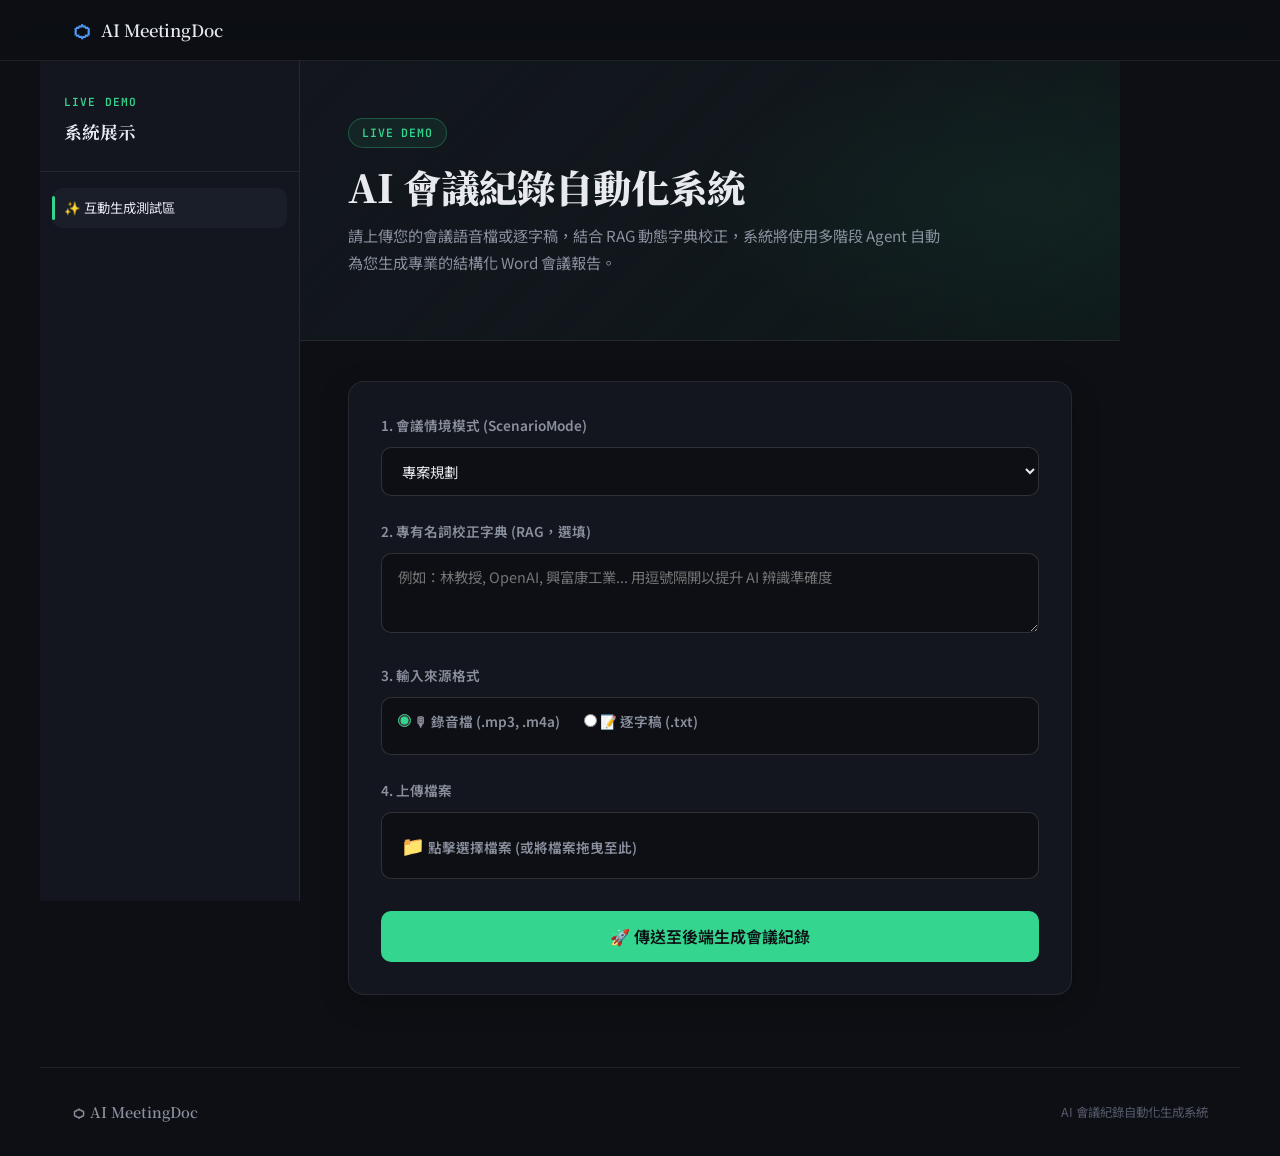
==== commit 50b4c2ef: "update" ====
--- a/files/pages/ch5-integration.html
+++ b/files/pages/ch5-integration.html
@@ -3,7 +3,7 @@
   <head>
     <meta charset="UTF-8" />
     <meta name="viewport" content="width=device-width, initial-scale=1.0" />
-    <title>Ch5 — 系統整合 | AI MeetingDoc</title>
+    <title>系統展示 | AI MeetingDoc</title>
     <link rel="preconnect" href="https://fonts.googleapis.com" />
     <link rel="preconnect" href="https://fonts.gstatic.com" crossorigin />
     <link
@@ -105,69 +105,6 @@
         color: var(--accent);
       }
 
-      .nav-links {
-        display: flex;
-        gap: 0;
-        margin-left: auto;
-      }
-
-      .nav-links li a {
-        display: block;
-        padding: 0.4rem 0.9rem;
-        font-size: 0.82rem;
-        font-weight: 500;
-        color: var(--text2);
-        border-radius: 6px;
-        transition:
-          color var(--transition),
-          background var(--transition);
-      }
-
-      .nav-links li a:hover,
-      .nav-links li a.active {
-        color: var(--ch5);
-        background: rgba(52, 213, 143, 0.08);
-      }
-
-      .nav-menu-btn {
-        display: none;
-        background: none;
-        border: none;
-        color: var(--text2);
-        font-size: 1.3rem;
-        cursor: pointer;
-        margin-left: auto;
-      }
-
-      .nav-mobile {
-        display: none;
-        flex-direction: column;
-        border-top: 1px solid var(--border);
-        padding: 0.75rem 2rem;
-        gap: 0.25rem;
-      }
-      .nav-mobile.open {
-        display: flex;
-      }
-      .nav-mobile a {
-        padding: 0.6rem 0;
-        font-size: 0.9rem;
-        color: var(--text2);
-        border-bottom: 1px solid var(--border);
-      }
-      .nav-mobile a:last-child {
-        border-bottom: none;
-      }
-
-      @media (max-width: 768px) {
-        .nav-links {
-          display: none;
-        }
-        .nav-menu-btn {
-          display: block;
-        }
-      }
-
       /* ===== LAYOUT ===== */
       .chapter-layout {
         display: grid;
@@ -266,32 +203,6 @@
 
       .sidebar-link.active::before {
         height: 60%;
-      }
-
-      .sidebar-nav-footer {
-        padding: 1.5rem 1.5rem 0;
-        margin-top: 1rem;
-        border-top: 1px solid var(--border);
-        display: flex;
-        flex-direction: column;
-        gap: 0.5rem;
-      }
-
-      .sidebar-back,
-      .sidebar-next {
-        font-size: 0.78rem;
-        color: var(--text3);
-        transition: color var(--transition);
-      }
-      .sidebar-back:hover {
-        color: var(--text2);
-      }
-      .sidebar-next {
-        color: var(--ch5);
-        opacity: 0.7;
-      }
-      .sidebar-next:hover {
-        opacity: 1;
       }
 
       /* Sidebar mobile toggle */
@@ -339,6 +250,7 @@
       .chapter-main {
         padding: 0;
         max-width: 820px;
+        width: 100%;
       }
 
       /* ===== CHAPTER HERO ===== */
@@ -396,560 +308,19 @@
         margin-bottom: 1.5rem;
       }
 
-      .ch-meta {
-        display: flex;
-        gap: 1.5rem;
-        flex-wrap: wrap;
-      }
-
-      .ch-meta span {
-        font-size: 0.82rem;
-        color: var(--text3);
-        display: flex;
-        align-items: center;
-        gap: 0.3rem;
-      }
-
       /* ===== CONTENT SECTIONS ===== */
       .content-section {
         padding: 2.5rem 3rem;
       }
 
-      .section-divider {
-        height: 1px;
-        background: var(--border);
-        margin: 0 3rem;
-      }
-
-      .section-heading {
-        font-family: var(--font-display);
-        font-size: 1.5rem;
-        font-weight: 700;
-        color: var(--text);
-        margin-bottom: 1.2rem;
-        display: flex;
-        align-items: center;
-        gap: 0.75rem;
-      }
-
-      .sec-num {
-        display: inline-flex;
-        align-items: center;
-        justify-content: center;
-        width: 32px;
-        height: 32px;
-        background: rgba(52, 213, 143, 0.12);
-        border: 1px solid rgba(52, 213, 143, 0.25);
-        border-radius: 8px;
-        font-family: var(--font-mono);
-        font-size: 0.85rem;
-        font-weight: 600;
-        color: var(--ch5);
-        flex-shrink: 0;
-      }
-
-      .sub-heading {
-        font-family: var(--font-display);
-        font-size: 1rem;
-        font-weight: 600;
-        color: var(--text);
-        margin: 1.6rem 0 0.8rem;
-        padding-left: 0.75rem;
-        border-left: 3px solid var(--ch5);
-      }
-
-      .content-p {
-        font-size: 0.9rem;
-        color: var(--text2);
-        line-height: 1.85;
-        margin-bottom: 1rem;
-      }
-
-      .content-p code,
-      .content-section code {
-        font-family: var(--font-mono);
-        font-size: 0.82em;
-        background: var(--bg3);
-        border: 1px solid var(--border2);
-        border-radius: 4px;
-        padding: 0.1em 0.4em;
-        color: var(--teal);
-      }
-
-      /* ===== CALLOUTS ===== */
-      .callout {
-        display: flex;
-        gap: 0.9rem;
-        padding: 1rem 1.2rem;
-        border-radius: var(--r);
-        border: 1px solid;
-        margin: 1.2rem 0;
-        font-size: 0.88rem;
-        line-height: 1.7;
-      }
-
-      .callout-icon {
-        font-size: 1.1rem;
-        flex-shrink: 0;
-        padding-top: 0.1rem;
-      }
-      .callout-body {
-        color: var(--text2);
-      }
-      .callout-body strong {
-        color: var(--text);
-      }
-
-      .callout-info {
-        background: rgba(52, 213, 143, 0.06);
-        border-color: rgba(52, 213, 143, 0.2);
-      }
-      .callout-warning {
-        background: rgba(245, 166, 35, 0.06);
-        border-color: rgba(245, 166, 35, 0.2);
-      }
-      .callout-success {
-        background: rgba(52, 213, 143, 0.06);
-        border-color: rgba(52, 213, 143, 0.25);
-      }
-
-      /* ===== ARCH DIAGRAM ===== */
-      .arch-diagram {
-        background: var(--bg2);
-        border: 1px solid var(--border2);
-        border-radius: var(--r-lg);
-        padding: 1.5rem;
-        margin: 1.2rem 0;
-        display: flex;
-        flex-direction: column;
-        gap: 0.5rem;
-      }
-
-      .arch-row {
-        display: flex;
-        align-items: center;
-        gap: 0.6rem;
-        flex-wrap: wrap;
-      }
-
-      .arch-box {
-        padding: 0.45rem 0.9rem;
-        border: 1px solid var(--border2);
-        border-radius: var(--r);
-        font-size: 0.82rem;
-        font-weight: 500;
-        color: var(--text2);
-        background: var(--bg3);
-        white-space: nowrap;
-      }
-
-      .arch-arrow {
-        font-size: 1rem;
-        color: var(--text3);
-        flex-shrink: 0;
-      }
-
-      .arch-label {
-        font-size: 0.78rem;
-        color: var(--text3);
-        font-style: italic;
-      }
-
-      /* ===== XML TREE ===== */
-      .xml-tree {
-        background: var(--bg2);
-        border: 1px solid var(--border2);
-        border-radius: var(--r);
-        padding: 1.2rem 1.5rem;
-        font-family: var(--font-mono);
-        font-size: 0.82rem;
-        line-height: 2;
-        margin: 1rem 0;
-      }
-
-      .xt-1 {
-        color: var(--text);
-        font-weight: 600;
-      }
-      .xt-2 {
-        color: var(--ch5);
-        padding-left: 1.2rem;
-      }
-      .xt-3 {
-        color: var(--text2);
-        padding-left: 2.4rem;
-      }
-      .xt-4 {
-        color: var(--teal);
-        padding-left: 3.6rem;
-      }
-
-      /* ===== FLOW INLINE ===== */
-      .flow-inline {
-        display: flex;
-        align-items: flex-start;
-        gap: 0.75rem;
-        padding: 1.5rem;
-        background: var(--bg2);
-        border: 1px solid var(--border);
-        border-radius: var(--r-lg);
-        margin: 1.2rem 0;
-        flex-wrap: wrap;
-        justify-content: center;
-      }
-
-      .flow-inline-step {
-        display: flex;
-        flex-direction: column;
-        align-items: center;
-        gap: 0.5rem;
-      }
-
-      .fi-icon {
-        width: 56px;
-        height: 56px;
-        display: flex;
-        align-items: center;
-        justify-content: center;
-        font-size: 1.5rem;
-        background: var(--bg3);
-        border: 1px solid;
-        border-radius: var(--r);
-      }
-
-      .flow-inline-step p {
-        font-size: 0.78rem;
-        color: var(--text2);
-        text-align: center;
-        font-weight: 500;
-      }
-
-      .fi-arrow {
-        font-size: 1.3rem;
-        color: var(--text3);
-        height: 56px;
-        display: flex;
-        align-items: center;
-      }
-
-      /* ===== TABLES ===== */
-      .table-wrap {
-        overflow-x: auto;
-        margin: 1rem 0;
-        border-radius: var(--r);
-        border: 1px solid var(--border);
-      }
-
-      .data-table {
-        width: 100%;
-        border-collapse: collapse;
-        font-size: 0.85rem;
-      }
-
-      .data-table th {
-        background: var(--bg3);
-        color: var(--text2);
-        font-weight: 600;
-        padding: 0.75rem 1rem;
-        text-align: left;
-        font-size: 0.78rem;
-        letter-spacing: 0.04em;
-        text-transform: uppercase;
-        border-bottom: 1px solid var(--border2);
-      }
-
-      .data-table td {
-        padding: 0.75rem 1rem;
-        color: var(--text2);
-        border-bottom: 1px solid var(--border);
-      }
-
-      .data-table td:first-child {
-        color: var(--text);
-        font-weight: 500;
-      }
-      .data-table tbody tr:last-child td {
-        border-bottom: none;
-      }
-      .data-table tbody tr:hover {
-        background: rgba(255, 255, 255, 0.02);
-      }
-      .data-table td code {
-        font-family: var(--font-mono);
-        font-size: 0.82em;
-        color: var(--teal);
-        background: var(--bg3);
-        border: 1px solid var(--border2);
-        border-radius: 4px;
-        padding: 0.1em 0.4em;
-      }
-
-      /* ===== CODE BLOCKS ===== */
-      .code-wrap {
-        border-radius: var(--r);
-        overflow: hidden;
-        border: 1px solid var(--border2);
-        margin: 1rem 0;
-      }
-
-      .code-header {
-        display: flex;
-        align-items: center;
-        justify-content: space-between;
-        padding: 0.55rem 1rem;
-        background: var(--bg3);
-        border-bottom: 1px solid var(--border);
-        font-family: var(--font-mono);
-        font-size: 0.72rem;
-        color: var(--text3);
-      }
-
-      .copy-btn {
-        background: var(--bg2);
-        border: 1px solid var(--border2);
-        color: var(--text2);
-        font-family: var(--font-mono);
-        font-size: 0.7rem;
-        padding: 0.2rem 0.6rem;
-        border-radius: 4px;
-        cursor: pointer;
-        transition: all var(--transition);
-      }
-      .copy-btn:hover {
-        background: var(--bg3);
-        color: var(--text);
-      }
-      .copy-btn.copied {
-        color: var(--green);
-        border-color: rgba(52, 213, 143, 0.3);
-      }
-
-      .code-snippet {
-        display: block;
-        padding: 1.2rem 1.4rem;
-        background: var(--bg2);
-        font-family: var(--font-mono);
-        font-size: 0.82rem;
-        line-height: 1.85;
-        overflow-x: auto;
-        color: var(--text);
-        white-space: pre;
-      }
-
-      .code-snippet::-webkit-scrollbar {
-        height: 4px;
-      }
-      .code-snippet::-webkit-scrollbar-track {
-        background: transparent;
-      }
-      .code-snippet::-webkit-scrollbar-thumb {
-        background: var(--border2);
-      }
-
-      .c-comment {
-        color: #555e72;
-      }
-      .c-keyword {
-        color: #79aaff;
-      }
-      .c-class {
-        color: #2dd4bf;
-      }
-      .c-string {
-        color: #f5a623;
-      }
-      .c-number {
-        color: #ff9e7a;
-      }
-
-      /* ===== STEPS ===== */
-      .steps-list {
-        display: flex;
-        flex-direction: column;
-        gap: 0;
-        margin: 1rem 0;
-        position: relative;
-      }
-
-      .steps-list::before {
-        content: "";
-        position: absolute;
-        left: 19px;
-        top: 36px;
-        bottom: 36px;
-        width: 2px;
-        background: var(--border);
-      }
-
-      .step-item {
-        display: flex;
-        gap: 1rem;
-        padding: 1rem 0;
-        position: relative;
-      }
-
-      .step-num {
-        display: flex;
-        align-items: center;
-        justify-content: center;
-        width: 40px;
-        height: 40px;
-        min-width: 40px;
-        background: var(--bg3);
-        border: 2px solid var(--border2);
-        border-radius: 50%;
-        font-family: var(--font-mono);
-        font-size: 0.85rem;
-        font-weight: 600;
-        color: var(--ch5);
-        z-index: 1;
-        transition: all var(--transition);
-      }
-
-      .step-item:hover .step-num {
-        background: rgba(52, 213, 143, 0.15);
-        border-color: var(--ch5);
-      }
-
-      .step-content {
-        flex: 1;
-        padding-top: 0.5rem;
-      }
-
-      .step-content h4 {
-        font-size: 0.92rem;
-        font-weight: 600;
-        color: var(--text);
-        margin-bottom: 0.4rem;
-      }
-
-      .step-content p {
-        font-size: 0.85rem;
-        color: var(--text2);
-        line-height: 1.75;
-      }
-
-      /* ===== NEXT CHAPTER ===== */
-      .next-chapter {
-        margin-top: 2rem;
-        padding: 1.5rem;
-        background: var(--bg2);
-        border: 1px solid var(--border);
-        border-radius: var(--r-lg);
-        display: flex;
-        align-items: center;
-        justify-content: space-between;
-        gap: 1rem;
-        flex-wrap: wrap;
-      }
-
-      .next-chapter p {
-        font-size: 0.88rem;
-        color: var(--text2);
-      }
-
-      .btn {
-        display: inline-flex;
-        align-items: center;
-        gap: 0.4rem;
-        padding: 0.65rem 1.4rem;
-        border-radius: var(--r);
-        font-size: 0.88rem;
-        font-weight: 500;
-        font-family: var(--font-body);
-        cursor: pointer;
-        transition: all var(--transition);
-        border: none;
-      }
-
-      .btn-primary {
-        background: var(--ch5);
-        color: #0d0f14;
-      }
-      .btn-primary:hover {
-        background: #4debb0;
-        transform: translateY(-1px);
-      }
-
-      /* ===== READING PROGRESS ===== */
-      .reading-progress {
-        position: fixed;
-        top: 60px;
-        left: 0;
-        width: 0%;
-        height: 2px;
-        background: linear-gradient(90deg, var(--ch5), var(--teal));
-        z-index: 99;
-        transition: width 0.1s linear;
-      }
-
-      /* ===== FOOTER ===== */
-      .footer {
-        border-top: 1px solid var(--border);
-        padding: 2rem;
-        max-width: 1200px;
-        margin: 0 auto;
-      }
-
-      .footer-inner {
-        display: flex;
-        align-items: center;
-        justify-content: space-between;
-        gap: 1rem;
-        flex-wrap: wrap;
-      }
-
-      .footer-logo {
-        font-family: var(--font-display);
-        font-weight: 600;
-        font-size: 0.9rem;
-        color: var(--text2);
-      }
-
-      .footer-copy {
-        font-size: 0.78rem;
-        color: var(--text3);
-      }
-
-      /* ===== RESPONSIVE ===== */
-      @media (max-width: 640px) {
-        .content-section {
-          padding: 2rem 1.5rem;
-        }
-        .chapter-hero {
-          padding: 2.5rem 1.5rem 2rem;
-        }
-        .section-divider {
-          margin: 0 1.5rem;
-        }
-        .arch-diagram {
-          padding: 1rem;
-        }
-        .arch-box {
-          font-size: 0.75rem;
-          padding: 0.35rem 0.65rem;
-        }
-      }
-
-      /* ===== DEMO PANEL (新增的互動測試區塊) ===== */
+      /* ===== DEMO PANEL ===== */
       .demo-panel {
         background: var(--bg2);
         border: 1px solid var(--border);
         border-radius: var(--r-lg);
         padding: 2rem;
-        margin: 2rem 0;
+        margin: 0 0 2rem 0;
         box-shadow: 0 8px 30px rgba(0, 0, 0, 0.2);
-      }
-
-      .demo-panel-title {
-        font-family: var(--font-display);
-        font-size: 1.2rem;
-        font-weight: 700;
-        color: var(--text);
-        margin-bottom: 1.5rem;
-        display: flex;
-        align-items: center;
-        gap: 0.5rem;
       }
 
       .demo-form-group {
@@ -965,7 +336,8 @@
       }
 
       .demo-select,
-      .demo-file-input {
+      .demo-file-input,
+      .demo-textarea {
         width: 100%;
         background: var(--bg);
         border: 1px solid var(--border2);
@@ -978,9 +350,15 @@
       }
 
       .demo-select:focus,
-      .demo-file-input:focus {
+      .demo-file-input:focus,
+      .demo-textarea:focus {
         outline: none;
         border-color: var(--ch5);
+      }
+
+      .demo-textarea {
+        resize: vertical;
+        min-height: 80px;
       }
 
       .demo-radio-group {
@@ -1006,12 +384,28 @@
         cursor: pointer;
       }
 
-      .demo-submit-btn {
+      .btn-primary {
+        background: var(--ch5);
+        color: #0d0f14;
+        display: inline-flex;
+        align-items: center;
+        gap: 0.4rem;
+        padding: 0.85rem 1.4rem;
+        border-radius: var(--r);
+        font-size: 1rem;
+        font-weight: 600;
+        font-family: var(--font-body);
+        cursor: pointer;
+        transition: all var(--transition);
+        border: none;
         width: 100%;
         justify-content: center;
-        padding: 0.85rem;
-        font-size: 1rem;
         margin-top: 0.5rem;
+      }
+
+      .btn-primary:hover {
+        background: #4debb0;
+        transform: translateY(-1px);
       }
 
       .demo-result-box {
@@ -1020,7 +414,7 @@
         background: var(--bg);
         border: 1px dashed var(--ch5);
         border-radius: var(--r);
-        display: none; /* 預設隱藏，點擊後顯示 */
+        display: none;
       }
 
       .demo-result-box.active {
@@ -1059,7 +453,6 @@
         color: var(--text);
       }
 
-      /* 當使用者選好檔案後的樣式（變實線 + 發亮） */
       .custom-file-button.has-file {
         border-style: solid;
         border-color: var(--ch5);
@@ -1069,6 +462,34 @@
 
       .file-icon {
         font-size: 1.2rem;
+      }
+
+      /* ===== FOOTER ===== */
+      .footer {
+        border-top: 1px solid var(--border);
+        padding: 2rem;
+        max-width: 1200px;
+        margin: 0 auto;
+      }
+
+      .footer-inner {
+        display: flex;
+        align-items: center;
+        justify-content: space-between;
+        gap: 1rem;
+        flex-wrap: wrap;
+      }
+
+      .footer-logo {
+        font-family: var(--font-display);
+        font-weight: 600;
+        font-size: 0.9rem;
+        color: var(--text2);
+      }
+
+      .footer-copy {
+        font-size: 0.78rem;
+        color: var(--text3);
       }
 
       @keyframes fadeIn {
@@ -1081,57 +502,37 @@
           transform: translateY(0);
         }
       }
+
+      @media (max-width: 640px) {
+        .content-section {
+          padding: 2rem 1.5rem;
+        }
+        .chapter-hero {
+          padding: 2.5rem 1.5rem 2rem;
+        }
+      }
     </style>
   </head>
   <body>
-    <div class="reading-progress" id="readingProgress"></div>
 
     <nav class="navbar">
       <div class="nav-inner">
-        <a href="../index.html" class="nav-logo">
+        <a href="#" class="nav-logo">
           <span class="logo-icon">⬡</span>
           <span class="logo-text">AI MeetingDoc</span>
         </a>
-        <ul class="nav-links">
-          <li><a href="ch1-openai.html">OpenAI API</a></li>
-          <li><a href="ch2-whisper.html">Whisper</a></li>
-          <li><a href="ch3-csharp.html">C# / VS</a></li>
-          <li><a href="ch4-documentxml.html">DocumentXML</a></li>
-          <li><a href="ch5-integration.html" class="active">系統整合</a></li>
-        </ul>
-        <button class="nav-menu-btn" id="menuBtn" aria-label="開啟選單">
-          ☰
-        </button>
-      </div>
-      <div class="nav-mobile" id="mobileMenu">
-        <a href="ch1-openai.html">Ch1 — OpenAI API</a>
-        <a href="ch2-whisper.html">Ch2 — Whisper</a>
-        <a href="ch3-csharp.html">Ch3 — C# / Visual Studio</a>
-        <a href="ch4-documentxml.html">Ch4 — DocumentXML</a>
-        <a href="ch5-integration.html">Ch5 — 系統整合</a>
       </div>
     </nav>
 
     <div class="chapter-layout">
       <aside class="sidebar" id="sidebar">
         <div class="sidebar-header">
-          <span class="sidebar-ch">Chapter 05</span>
-          <span class="sidebar-title">系統整合</span>
+          <span class="sidebar-ch">Live Demo</span>
+          <span class="sidebar-title">系統展示</span>
         </div>
         <nav class="sidebar-nav">
-          <a href="#arch" class="sidebar-link active">系統架構總覽</a>
-          <a href="#text-flow" class="sidebar-link">逐字稿輸入流程</a>
-          <a href="#audio-flow" class="sidebar-link">語音檔輸入流程</a>
-          <a href="#full-code" class="sidebar-link">完整程式碼</a>
-          <a href="#error" class="sidebar-link">錯誤處理</a>
-          <a href="#demo" class="sidebar-link">完整 Demo</a>
+          <a href="#demo" class="sidebar-link active">✨ 互動生成測試區</a>
         </nav>
-        <div class="sidebar-nav-footer">
-          <a href="ch4-documentxml.html" class="sidebar-back"
-            >← 上一章：DocumentXML</a
-          >
-          <a href="../index.html" class="sidebar-next">回課程首頁 →</a>
-        </div>
       </aside>
 
       <main class="chapter-main" id="mainContent">
@@ -1144,644 +545,92 @@
               background: rgba(52, 213, 143, 0.08);
             "
           >
-            Chapter 05
+            Live Demo
           </div>
-          <h1 class="ch-title">系統整合 Demo</h1>
+          <h1 class="ch-title">AI 會議紀錄自動化系統</h1>
           <p class="ch-desc">
-            把前四章所有技術整合在一起，完成從語音輸入（或逐字稿輸入）到輸出
-            Word 會議記錄的完整端到端流程。
+            請上傳您的會議語音檔或逐字稿，結合 RAG 動態字典校正，系統將使用多階段 Agent 自動為您生成專業的結構化 Word 會議報告。
           </p>
-          <div class="ch-meta">
-            <span>📖 5 個小節</span>
-            <span>⏱ 約 45 分鐘</span>
-            <span>🏆 最終成果</span>
-          </div>
         </div>
 
-        <!-- 1. 架構 -->
-        <section class="content-section" id="arch">
-          <h2 class="section-heading">
-            <span class="sec-num">1</span>系統架構總覽
-          </h2>
-          <p class="content-p">
-            本系統接受兩種輸入：<strong>直接貼上逐字稿</strong>或<strong>上傳語音檔</strong>，兩者最終都會走一樣的後半段流程，輸出一份
-            Word 會議記錄。
-          </p>
-
-          <div class="arch-diagram">
-            <div class="arch-row">
+        <section class="content-section" id="demo">
+          <div class="demo-panel">
+            
+            <div class="demo-form-group">
+              <label>1. 會議情境模式 (ScenarioMode)</label>
+              <select id="scenarioMode" class="demo-select">
+                <option value="專案規劃">專案規劃</option>
+                <option value="技術開發">技術開發</option>
+                <option value="學術研討">學術研討</option>
+                <option value="企業商務">企業商務</option>
+              </select>
+            </div>
+
+            <div class="demo-form-group">
+              <label>2. 專有名詞校正字典 (RAG，選填)</label>
+              <textarea id="glossaryInput" class="demo-textarea" placeholder="例如：林教授, OpenAI, 興富康工業... 用逗號隔開以提升 AI 辨識準確度"></textarea>
+            </div>
+
+            <div class="demo-form-group">
+              <label>3. 輸入來源格式</label>
+              <div class="demo-radio-group">
+                <label class="demo-radio-label">
+                  <input type="radio" name="inputType" value="audio" checked /> 🎙
+                  錄音檔 (.mp3, .m4a)
+                </label>
+                <label class="demo-radio-label">
+                  <input type="radio" name="inputType" value="text" /> 📝 逐字稿
+                  (.txt)
+                </label>
+              </div>
+            </div>
+
+            <div class="demo-form-group">
+              <label>4. 上傳檔案</label>
+              <div class="custom-file-wrapper">
+                <input
+                  type="file"
+                  id="fileInput"
+                  accept=".mp3,.m4a,.wav"
+                  style="display: none"
+                />
+
+                <label for="fileInput" id="fileLabel" class="custom-file-button">
+                  <span class="file-icon">📁</span>
+                  <span id="fileName">點擊選擇檔案 (或將檔案拖曳至此)</span>
+                </label>
+              </div>
+            </div>
+
+            <button id="generateBtn" class="btn btn-primary demo-submit-btn">
+              🚀 傳送至後端生成會議紀錄
+            </button>
+
+            <div id="resultBox" class="demo-result-box">
+              <div id="loader" class="demo-loader">
+                <span class="spinner" style="display:inline-block; animation: spin 2s infinite linear;">⏳</span> 
+                <span>正在分析語音並利用 GPT 生成結構化報告，請稍候...</span>
+              </div>
               <div
-                class="arch-box"
-                style="border-color: rgba(79, 158, 255, 0.4); color: var(--ch1)"
+                id="resultContent"
+                style="
+                  display: none;
+                  color: var(--text2);
+                  font-size: 0.9rem;
+                  line-height: 1.8;
+                "
               >
-                🎙 語音檔 (.mp3/.m4a)
-              </div>
-              <div class="arch-arrow">→</div>
-              <div
-                class="arch-box"
-                style="border-color: rgba(45, 212, 191, 0.4); color: var(--ch2)"
-              >
-                Whisper API
-              </div>
-              <div class="arch-arrow">→</div>
-              <div class="arch-box">逐字稿文字</div>
-            </div>
-            <div
-              style="
-                padding-left: 1rem;
-                color: var(--text3);
-                font-size: 0.8rem;
-                margin: -0.2rem 0 0.2rem;
-              "
-            >
-              或
-            </div>
-            <div class="arch-row">
-              <div
-                class="arch-box"
-                style="border-color: rgba(79, 158, 255, 0.4); color: var(--ch1)"
-              >
-                📝 直接輸入逐字稿
-              </div>
-              <div class="arch-arrow" style="visibility: hidden">→</div>
-              <div
-                class="arch-box"
-                style="border-color: transparent; background: transparent"
-              ></div>
-              <div class="arch-arrow" style="visibility: hidden">→</div>
-              <div
-                class="arch-box"
-                style="border-color: transparent; background: transparent"
-              ></div>
-            </div>
-            <div
-              style="
-                border-left: 2px solid var(--border);
-                margin-left: 6rem;
-                padding-left: 1rem;
-                padding-top: 0.25rem;
-              "
-            >
-              <div class="arch-row">
-                <div class="arch-arrow">↓</div>
-                <div class="arch-label">兩種輸入在此匯合</div>
-              </div>
-              <div class="arch-row" style="margin-top: 0.5rem">
-                <div
-                  class="arch-box"
-                  style="
-                    border-color: rgba(245, 166, 35, 0.4);
-                    color: var(--ch3);
-                  "
-                >
-                  ✨ OpenAI GPT-4o-mini
-                </div>
-                <div class="arch-arrow">→</div>
-                <div class="arch-box">結構化會議記錄</div>
-                <div class="arch-arrow">→</div>
-                <div
-                  class="arch-box"
-                  style="
-                    border-color: rgba(255, 107, 107, 0.4);
-                    color: var(--ch4);
-                  "
-                >
-                  📄 DocumentXML → .docx
-                </div>
               </div>
             </div>
           </div>
-
-          <h3 class="sub-heading">專案檔案結構</h3>
-          <div class="xml-tree">
-            <div class="xt-1">MeetingDocApp/</div>
-            <div class="xt-2">
-              ├── Program.cs ← 主程式（輸入判斷 + 流程控制）
-            </div>
-            <div class="xt-2">├── Services/</div>
-            <div class="xt-3">│ ├── WhisperService.cs ← Whisper 語音轉文字</div>
-            <div class="xt-3">│ ├── OpenAIService.cs ← GPT 生成會議記錄</div>
-            <div class="xt-3">│ └── DocumentService.cs ← Word 文件輸出</div>
-            <div class="xt-2">├── Models/</div>
-            <div class="xt-3">│ └── MeetingMinutes.cs ← 會議記錄資料結構</div>
-            <div class="xt-2">└── template.dotx ← Word 模板</div>
-          </div>
         </section>
-
-        <div class="section-divider"></div>
-
-        <!-- 2. 逐字稿流程 -->
-        <section class="content-section" id="text-flow">
-          <h2 class="section-heading">
-            <span class="sec-num">2</span>逐字稿輸入流程
-          </h2>
-          <p class="content-p">
-            當使用者直接提供逐字稿文字時，跳過 Whisper，直接送 OpenAI 整理。
-          </p>
-
-          <div class="flow-inline">
-            <div class="flow-inline-step">
-              <div
-                class="fi-icon"
-                style="border-color: rgba(79, 158, 255, 0.4)"
-              >
-                📝
-              </div>
-              <p>讀取逐字稿<br />文字檔</p>
-            </div>
-            <div class="fi-arrow">→</div>
-            <div class="flow-inline-step">
-              <div
-                class="fi-icon"
-                style="border-color: rgba(245, 166, 35, 0.4)"
-              >
-                ✨
-              </div>
-              <p>GPT 整理<br />成結構</p>
-            </div>
-            <div class="fi-arrow">→</div>
-            <div class="flow-inline-step">
-              <div
-                class="fi-icon"
-                style="border-color: rgba(52, 213, 143, 0.4)"
-              >
-                🔍
-              </div>
-              <p>解析<br />各欄位</p>
-            </div>
-            <div class="fi-arrow">→</div>
-            <div class="flow-inline-step">
-              <div
-                class="fi-icon"
-                style="border-color: rgba(255, 107, 107, 0.4)"
-              >
-                📄
-              </div>
-              <p>填入<br />Word 模板</p>
-            </div>
-          </div>
-
-          <div class="code-wrap">
-            <div class="code-header">
-              <span>C# — 逐字稿輸入流程</span
-              ><button class="copy-btn" data-target="code-text">複製</button>
-            </div>
-            <pre
-              class="code-snippet"
-              id="code-text"
-            ><span class="c-comment">// 1. 讀取逐字稿檔案</span>
-<span class="c-keyword">string</span> transcript = <span class="c-keyword">await</span> File.ReadAllTextAsync(<span class="c-string">"transcript.txt"</span>);
-Console.WriteLine(<span class="c-string">$"✅ 逐字稿讀取完成：{transcript.Length} 字"</span>);
-
-<span class="c-comment">// 2. 送 OpenAI 整理</span>
-<span class="c-keyword">var</span> openAIService = <span class="c-keyword">new</span> <span class="c-class">OpenAIService</span>(apiKey);
-<span class="c-keyword">string</span> minutes = <span class="c-keyword">await</span> openAIService.GenerateMinutesAsync(transcript);
-Console.WriteLine(<span class="c-string">"✅ 會議記錄生成完成"</span>);
-
-<span class="c-comment">// 3. 輸出 Word</span>
-<span class="c-keyword">var</span> docService = <span class="c-keyword">new</span> <span class="c-class">DocumentService</span>();
-docService.BuildDocument(minutes, <span class="c-string">"output.docx"</span>);
-Console.WriteLine(<span class="c-string">"✅ Word 文件已儲存：output.docx"</span>);</pre>
-          </div>
-        </section>
-
-        <div class="section-divider"></div>
-
-        <!-- 3. 語音流程 -->
-        <section class="content-section" id="audio-flow">
-          <h2 class="section-heading">
-            <span class="sec-num">3</span>語音檔輸入流程
-          </h2>
-          <p class="content-p">
-            當使用者提供錄音檔時，先經過 Whisper
-            轉成逐字稿，再走相同的後半段流程。
-          </p>
-
-          <div class="flow-inline">
-            <div class="flow-inline-step">
-              <div
-                class="fi-icon"
-                style="border-color: rgba(45, 212, 191, 0.4)"
-              >
-                🎙
-              </div>
-              <p>讀取<br />音訊檔</p>
-            </div>
-            <div class="fi-arrow">→</div>
-            <div class="flow-inline-step">
-              <div
-                class="fi-icon"
-                style="border-color: rgba(45, 212, 191, 0.4)"
-              >
-                🤖
-              </div>
-              <p>Whisper<br />轉逐字稿</p>
-            </div>
-            <div class="fi-arrow">→</div>
-            <div class="flow-inline-step">
-              <div
-                class="fi-icon"
-                style="border-color: rgba(245, 166, 35, 0.4)"
-              >
-                ✨
-              </div>
-              <p>GPT 整理</p>
-            </div>
-            <div class="fi-arrow">→</div>
-            <div class="flow-inline-step">
-              <div
-                class="fi-icon"
-                style="border-color: rgba(255, 107, 107, 0.4)"
-              >
-                📄
-              </div>
-              <p>輸出<br />Word</p>
-            </div>
-          </div>
-
-          <div class="code-wrap">
-            <div class="code-header">
-              <span>C# — 語音檔輸入流程</span
-              ><button class="copy-btn" data-target="code-audio">複製</button>
-            </div>
-            <pre
-              class="code-snippet"
-              id="code-audio"
-            ><span class="c-comment">// 1. Whisper 語音 → 逐字稿</span>
-<span class="c-keyword">var</span> whisperService = <span class="c-keyword">new</span> <span class="c-class">WhisperService</span>(apiKey);
-<span class="c-keyword">string</span> transcript = <span class="c-keyword">await</span> whisperService.TranscribeAsync(<span class="c-string">"meeting.mp3"</span>);
-Console.WriteLine(<span class="c-string">$"✅ Whisper 轉譯完成：{transcript.Length} 字"</span>);
-
-<span class="c-comment">// 2. 儲存逐字稿（方便後續查閱）</span>
-<span class="c-keyword">await</span> File.WriteAllTextAsync(<span class="c-string">"transcript.txt"</span>, transcript);
-
-<span class="c-comment">// 3. GPT 整理 → Word（與逐字稿流程相同）</span>
-<span class="c-keyword">var</span> openAIService = <span class="c-keyword">new</span> <span class="c-class">OpenAIService</span>(apiKey);
-<span class="c-keyword">string</span> minutes = <span class="c-keyword">await</span> openAIService.GenerateMinutesAsync(transcript);
-
-<span class="c-keyword">var</span> docService = <span class="c-keyword">new</span> <span class="c-class">DocumentService</span>();
-docService.BuildDocument(minutes, <span class="c-string">"output.docx"</span>);
-Console.WriteLine(<span class="c-string">"✅ 完成！檔案儲存於 output.docx"</span>);</pre>
-          </div>
-        </section>
-
-        <div class="section-divider"></div>
-
-        <!-- 4. 完整程式碼 -->
-        <section class="content-section" id="full-code">
-          <h2 class="section-heading">
-            <span class="sec-num">4</span>完整 Program.cs
-          </h2>
-          <p class="content-p">
-            以下是整合兩種輸入模式的主程式，自動判斷輸入類型並執行對應流程：
-          </p>
-
-          <div class="code-wrap">
-            <div class="code-header">
-              <span>C# — Program.cs 完整整合版</span
-              ><button class="copy-btn" data-target="code-main">複製</button>
-            </div>
-            <pre
-              class="code-snippet"
-              id="code-main"
-            ><span class="c-keyword">using</span> OpenAI;
-<span class="c-keyword">using</span> OpenAI.Audio;
-<span class="c-keyword">using</span> OpenAI.Chat;
-<span class="c-keyword">using</span> DocumentFormat.OpenXml;
-<span class="c-keyword">using</span> DocumentFormat.OpenXml.Packaging;
-<span class="c-keyword">using</span> DocumentFormat.OpenXml.Wordprocessing;
-
-<span class="c-keyword">var</span> apiKey = Environment.GetEnvironmentVariable(<span class="c-string">"OPENAI_API_KEY"</span>)
-    ?? <span class="c-keyword">throw new</span> <span class="c-class">Exception</span>(<span class="c-string">"請先設定 OPENAI_API_KEY 環境變數"</span>);
-
-<span class="c-comment">// ======= 輸入設定 =======</span>
-<span class="c-keyword">string</span> inputFile  = <span class="c-string">"meeting.mp3"</span>;  <span class="c-comment">// 或 "transcript.txt"</span>
-<span class="c-keyword">string</span> outputFile = <span class="c-string">"output.docx"</span>;
-<span class="c-keyword">bool</span>   isAudio    = inputFile.EndsWith(<span class="c-string">".mp3"</span>) || inputFile.EndsWith(<span class="c-string">".m4a"</span>)
-                   || inputFile.EndsWith(<span class="c-string">".wav"</span>) || inputFile.EndsWith(<span class="c-string">".mp4"</span>);
-
-<span class="c-comment">// ======= Step 1: 取得逐字稿 =======</span>
-<span class="c-keyword">string</span> transcript;
-<span class="c-keyword">if</span> (isAudio)
-{
-    Console.WriteLine(<span class="c-string">"🎙 語音檔偵測到，正在呼叫 Whisper..."</span>);
-    <span class="c-keyword">var</span> audioClient = <span class="c-keyword">new</span> <span class="c-class">AudioClient</span>(<span class="c-string">"whisper-1"</span>, apiKey);
-    <span class="c-keyword">using var</span> stream = File.OpenRead(inputFile);
-    <span class="c-keyword">var</span> result = <span class="c-keyword">await</span> audioClient.TranscribeAudioAsync(
-        stream, inputFile,
-        <span class="c-keyword">new</span> <span class="c-class">AudioTranscriptionOptions</span> { Language = <span class="c-string">"zh"</span> }
-    );
-    transcript = result.Text;
-    Console.WriteLine(<span class="c-string">$"✅ Whisper 完成：{transcript.Length} 字"</span>);
-}
-<span class="c-keyword">else</span>
-{
-    Console.WriteLine(<span class="c-string">"📝 讀取逐字稿檔案..."</span>);
-    transcript = <span class="c-keyword">await</span> File.ReadAllTextAsync(inputFile);
-    Console.WriteLine(<span class="c-string">$"✅ 逐字稿讀取完成：{transcript.Length} 字"</span>);
-}
-
-<span class="c-comment">// ======= Step 2: GPT 生成會議記錄 =======</span>
-Console.WriteLine(<span class="c-string">"✨ 正在生成會議記錄..."</span>);
-<span class="c-keyword">var</span> chatClient = <span class="c-keyword">new</span> <span class="c-class">ChatClient</span>(<span class="c-string">"gpt-4o-mini"</span>, apiKey);
-<span class="c-keyword">var</span> systemPrompt = <span class="c-string">"""
-    你是專業會議記錄整理助理，請依以下格式輸出，嚴格遵守格式，不要加入額外說明：
-    【會議主題】：
-    【日期時間】：
-    【出席人員】：
-    【討論事項】：
-    【結論與決議】：
-    【待辦事項】（表格格式：負責人|項目|截止日）：
-    """</span>;
-
-<span class="c-keyword">var</span> messages = <span class="c-keyword">new</span>[] {
-    <span class="c-keyword">new</span> <span class="c-class">SystemChatMessage</span>(systemPrompt),
-    <span class="c-keyword">new</span> <span class="c-class">UserChatMessage</span>(transcript)
-};
-<span class="c-keyword">var</span> completion = <span class="c-keyword">await</span> chatClient.CompleteChatAsync(
-    messages,
-    <span class="c-keyword">new</span> <span class="c-class">ChatCompletionOptions</span> { MaxOutputTokenCount = <span class="c-number">2000</span> }
-);
-<span class="c-keyword">string</span> minutes = completion.Content[<span class="c-number">0</span>].Text;
-Console.WriteLine(<span class="c-string">"✅ 會議記錄生成完成"</span>);
-
-<span class="c-comment">// ======= Step 3: 輸出 Word 文件 =======</span>
-Console.WriteLine(<span class="c-string">"📄 正在建立 Word 文件..."</span>);
-File.Copy(<span class="c-string">"template.dotx"</span>, outputFile, overwrite: <span class="c-keyword">true</span>);
-
-<span class="c-keyword">using var</span> doc = <span class="c-class">WordprocessingDocument</span>.Open(outputFile, <span class="c-keyword">true</span>);
-doc.ChangeDocumentType(<span class="c-class">WordprocessingDocumentType</span>.Document);
-<span class="c-keyword">var</span> body = doc.MainDocumentPart!.Document.Body!;
-body.RemoveAllChildren&lt;<span class="c-class">Paragraph</span>&gt;();
-
-<span class="c-comment">// 將會議記錄逐行填入</span>
-<span class="c-keyword">foreach</span> (<span class="c-keyword">var</span> line <span class="c-keyword">in</span> minutes.Split(<span class="c-string">'\n'</span>))
-{
-    <span class="c-keyword">var</span> isBold = line.StartsWith(<span class="c-string">"【"</span>);
-    <span class="c-keyword">var</span> para = <span class="c-keyword">new</span> <span class="c-class">Paragraph</span>();
-    <span class="c-keyword">var</span> run  = <span class="c-keyword">new</span> <span class="c-class">Run</span>();
-    <span class="c-keyword">if</span> (isBold) run.AppendChild(<span class="c-keyword">new</span> <span class="c-class">RunProperties</span>(<span class="c-keyword">new</span> <span class="c-class">Bold</span>()));
-    run.AppendChild(<span class="c-keyword">new</span> <span class="c-class">Text</span>(line) { Space = <span class="c-class">SpaceProcessingModeValues</span>.Preserve });
-    para.AppendChild(run);
-    body.AppendChild(para);
-}
-
-doc.MainDocumentPart.Document.Save();
-Console.WriteLine(<span class="c-string">$"🎉 完成！會議記錄已儲存至：{outputFile}"</span>);</pre>
-          </div>
-        </section>
-
-        <div class="section-divider"></div>
-
-        <!-- 5. 錯誤處理 -->
-        <section class="content-section" id="error">
-          <h2 class="section-heading">
-            <span class="sec-num">5</span>常見錯誤處理
-          </h2>
-
-          <div class="table-wrap">
-            <table class="data-table">
-              <thead>
-                <tr>
-                  <th>錯誤訊息</th>
-                  <th>原因</th>
-                  <th>解決方式</th>
-                </tr>
-              </thead>
-              <tbody>
-                <tr>
-                  <td><code>401 Unauthorized</code></td>
-                  <td>API Key 錯誤或未設定</td>
-                  <td>確認環境變數 <code>OPENAI_API_KEY</code> 正確設定</td>
-                </tr>
-                <tr>
-                  <td><code>429 Rate Limit</code></td>
-                  <td>請求太頻繁或餘額不足</td>
-                  <td>等待幾秒後重試，或檢查 OpenAI 帳號餘額</td>
-                </tr>
-                <tr>
-                  <td><code>File too large</code></td>
-                  <td>音訊檔超過 25MB</td>
-                  <td>用 FFmpeg 壓縮音訊至 25MB 以下</td>
-                </tr>
-                <tr>
-                  <td><code>InvalidOperationException</code></td>
-                  <td>Word 模板路徑錯誤</td>
-                  <td>確認 <code>template.dotx</code> 在執行目錄下</td>
-                </tr>
-                <tr>
-                  <td>輸出空白 Word 文件</td>
-                  <td>GPT 回傳空字串</td>
-                  <td>確認逐字稿不是空的，並檢查 Prompt 是否正確</td>
-                </tr>
-              </tbody>
-            </table>
-          </div>
-
-          <h3 class="sub-heading">加入 try-catch 保護</h3>
-          <div class="code-wrap">
-            <div class="code-header">
-              <span>C# — 錯誤處理範例</span
-              ><button class="copy-btn" data-target="code-err">複製</button>
-            </div>
-            <pre
-              class="code-snippet"
-              id="code-err"
-            ><span class="c-keyword">try</span>
-{
-    <span class="c-keyword">var</span> result = <span class="c-keyword">await</span> chatClient.CompleteChatAsync(messages);
-    <span class="c-keyword">string</span> minutes = result.Content[<span class="c-number">0</span>].Text;
-    <span class="c-keyword">if</span> (<span class="c-keyword">string</span>.IsNullOrWhiteSpace(minutes))
-        <span class="c-keyword">throw new</span> <span class="c-class">Exception</span>(<span class="c-string">"AI 回傳空白內容，請檢查逐字稿"</span>);
-}
-<span class="c-keyword">catch</span> (<span class="c-class">Exception</span> ex)
-{
-    Console.WriteLine(<span class="c-string">$"❌ 錯誤：{ex.Message}"</span>);
-    <span class="c-comment">// 寫入 log 檔案方便除錯</span>
-    <span class="c-keyword">await</span> File.AppendAllTextAsync(<span class="c-string">"error.log"</span>,
-        <span class="c-string">$"{DateTime.Now}: {ex}\n"</span>);
-}</pre>
-          </div>
-        </section>
-
-        <div class="section-divider"></div>
-
-        <!-- 6. Demo -->
-        <section class="content-section" id="demo">
-          <h2 class="section-heading">
-            <span class="sec-num">6</span>完整 Demo 步驟
-          </h2>
-          <p class="content-p">按照以下步驟，從頭到尾跑一次完整流程：</p>
-
-          <div class="steps-list">
-            <div class="step-item">
-              <div class="step-num">1</div>
-              <div class="step-content">
-                <h4>準備輸入檔案</h4>
-                <p>
-                  準備一個 MP3 錄音檔
-                  <code>meeting.mp3</code>，或一個逐字稿文字檔
-                  <code>transcript.txt</code
-                  >，放在專案的執行目錄下（<code>bin/Debug/net8.0/</code>）。
-                </p>
-              </div>
-            </div>
-            <div class="step-item">
-              <div class="step-num">2</div>
-              <div class="step-content">
-                <h4>確認環境變數</h4>
-                <p>
-                  確認 <code>OPENAI_API_KEY</code> 已正確設定，在 PowerShell
-                  執行：
-                </p>
-                <div class="code-wrap" style="margin-top: 0.5rem">
-                  <pre class="code-snippet">echo $env:OPENAI_API_KEY
-<span class="c-comment"># 應該顯示 sk-proj-xxx...</span></pre>
-                </div>
-              </div>
-            </div>
-            <div class="step-item">
-              <div class="step-num">3</div>
-              <div class="step-content">
-                <h4>在 Program.cs 設定輸入檔名</h4>
-                <p>
-                  修改 <code>inputFile</code> 變數為你的檔案名稱，確認
-                  <code>isAudio</code> 判斷正確。
-                </p>
-              </div>
-            </div>
-            <div class="step-item">
-              <div class="step-num">4</div>
-              <div class="step-content">
-                <h4>執行程式（F5 或 Ctrl+F5）</h4>
-                <p>觀察主控台輸出，依序看到：</p>
-                <div class="code-wrap" style="margin-top: 0.5rem">
-                  <pre class="code-snippet">
-🎙 語音檔偵測到，正在呼叫 Whisper...
-✅ Whisper 完成：3214 字
-✨ 正在生成會議記錄...
-✅ 會議記錄生成完成
-📄 正在建立 Word 文件...
-🎉 完成！會議記錄已儲存至：output.docx</pre
-                  >
-                </div>
-              </div>
-            </div>
-            <div class="step-item">
-              <div class="step-num">5</div>
-              <div class="step-content">
-                <h4>開啟 output.docx 確認結果</h4>
-                <p>
-                  用 Word 或 LibreOffice 開啟輸出的
-                  <code>output.docx</code>，確認會議記錄內容正確、格式整齊。
-                </p>
-              </div>
-            </div>
-          </div>
-
-          <div class="callout callout-success" style="margin-top: 2rem">
-            <div class="callout-icon">🎉</div>
-            <div class="callout-body">
-              <strong>恭喜完成所有章節！</strong><br />
-              你已經掌握了 OpenAI API、Whisper 語音辨識、C#
-              開發環境、DocumentXML
-              文件生成，以及如何把這四項技術整合成一個完整的 AI
-              會議記錄助手系統。
-            </div>
-          </div>
-          <!---123 --->
-          <div class="next-chapter" style="margin-top: 2rem">
-            <p>想回顧任何章節？</p>
-            <a href="../index.html" class="btn btn-primary">← 回課程首頁</a>
-          </div>
-        </section>
-        <div class="demo-panel">
-          <div class="demo-form-group">
-            <label>會議情境模式 (ScenarioMode)</label>
-            <select id="scenarioMode" class="demo-select">
-              <option value="專案規劃">專案規劃</option>
-              <option value="技術開發">技術開發</option>
-              <option value="業務會議">業務會議</option>
-            </select>
-          </div>
-
-          <!-- <div class="demo-form-group">
-            <label>選擇開發/處理方式</label>
-            <select id="devMethod" class="demo-select">
-              <option value="dotnet_api">.NET Core Web API (雲端 OpenAI 處理)</option>
-              <option value="local_whisper">本地端 Whisper 運算 (離線處理)</option>
-            </select>
-          </div> -->
-
-          <div class="demo-form-group">
-            <label>輸入來源</label>
-            <div class="demo-radio-group">
-              <label class="demo-radio-label">
-                <input type="radio" name="inputType" value="audio" checked /> 🎙
-                錄音檔 (.mp3, .m4a)
-              </label>
-              <label class="demo-radio-label">
-                <input type="radio" name="inputType" value="text" /> 📝 逐字稿
-                (.txt)
-              </label>
-            </div>
-          </div>
-
-          <div class="demo-form-group">
-            <label>上傳檔案</label>
-            <div class="custom-file-wrapper">
-              <input
-                type="file"
-                id="fileInput"
-                accept=".mp3,.m4a,.wav"
-                style="display: none"
-              />
-
-              <label for="fileInput" id="fileLabel" class="custom-file-button">
-                <span class="file-icon">📁</span>
-                <span id="fileName">點擊選擇檔案 (或將檔案拖曳至此)</span>
-              </label>
-            </div>
-          </div>
-
-          <button id="generateBtn" class="btn btn-primary demo-submit-btn">
-            傳送至後端生成會議紀錄
-          </button>
-
-          <div id="resultBox" class="demo-result-box">
-            <div id="loader" class="demo-loader">
-              <span>⏳ 正在呼叫 .NET Core API 處理中...</span>
-            </div>
-            <div
-              id="resultContent"
-              style="
-                display: none;
-                color: var(--text2);
-                font-size: 0.9rem;
-                line-height: 1.8;
-              "
-            >
-              <strong
-                style="
-                  color: var(--text);
-                  display: block;
-                  margin-bottom: 0.5rem;
-                "
-                >✅ 會議紀錄生成成功！</strong
-              >
-              [API 串接預留位置]<br />
-              等後端 C# 寫好並提供 RESTful API 後，這裡就會透過 fetch()
-              取得真實的 Word 檔案下載連結或 JSON 資料。
-            </div>
-          </div>
-        </div>
       </main>
     </div>
 
     <footer class="footer">
       <div class="footer-inner">
         <span class="footer-logo">⬡ AI MeetingDoc</span>
-        <span class="footer-copy">AI 會議記錄助手技術教學平台</span>
+        <span class="footer-copy">AI 會議紀錄自動化生成系統</span>
       </div>
     </footer>
 
@@ -1790,75 +639,20 @@
     </button>
 
     <script>
-      // Mobile navbar menu
-      document.getElementById("menuBtn").addEventListener("click", () => {
-        document.getElementById("mobileMenu").classList.toggle("open");
-      });
-
       // Sidebar mobile toggle
       document.getElementById("sidebarToggle").addEventListener("click", () => {
         document.getElementById("sidebar").classList.toggle("open");
       });
 
-      // Active sidebar link on scroll
-      const sections = document.querySelectorAll("section[id]");
-      const sidebarLinks = document.querySelectorAll(".sidebar-link");
-
-      const observer = new IntersectionObserver(
-        (entries) => {
-          entries.forEach((entry) => {
-            if (entry.isIntersecting) {
-              sidebarLinks.forEach((l) => l.classList.remove("active"));
-              const active = document.querySelector(
-                `.sidebar-link[href="#${entry.target.id}"]`,
-              );
-              if (active) active.classList.add("active");
-            }
-          });
-        },
-        { rootMargin: "-20% 0px -70% 0px" },
-      );
-
-      sections.forEach((s) => observer.observe(s));
-
-      // Reading progress bar
-      const progressBar = document.getElementById("readingProgress");
-      window.addEventListener("scroll", () => {
-        const main = document.getElementById("mainContent");
-        const scrollTop = window.scrollY;
-        const docHeight = main.scrollHeight - window.innerHeight;
-        const pct = Math.min((scrollTop / docHeight) * 100, 100);
-        progressBar.style.width = pct + "%";
-      });
-
-      // Copy buttons
-      document.querySelectorAll(".copy-btn").forEach((btn) => {
-        btn.addEventListener("click", () => {
-          const targetId = btn.dataset.target;
-          const target = document.getElementById(targetId);
-          if (!target) return;
-          navigator.clipboard.writeText(target.innerText).then(() => {
-            btn.textContent = "已複製！";
-            btn.classList.add("copied");
-            setTimeout(() => {
-              btn.textContent = "複製";
-              btn.classList.remove("copied");
-            }, 2000);
-          });
-        });
-      });
-
-      // ===== Demo Panel 互動邏輯 (對接 FileStream 回傳) =====
-      const inputTypeRadios = document.querySelectorAll(
-        'input[name="inputType"]',
-      );
+      // ===== Demo Panel 互動邏輯 =====
+      const inputTypeRadios = document.querySelectorAll('input[name="inputType"]');
       const fileInput = document.getElementById("fileInput");
       const generateBtn = document.getElementById("generateBtn");
       const resultBox = document.getElementById("resultBox");
       const loader = document.getElementById("loader");
       const resultContent = document.getElementById("resultContent");
 
-      // 根據選擇的輸入來源，動態切換上傳檔案的限制類型
+      // 動態切換上傳檔案的限制類型
       inputTypeRadios.forEach((radio) => {
         radio.addEventListener("change", (e) => {
           if (e.target.value === "audio") {
@@ -1874,11 +668,9 @@
 
       fileInput.addEventListener("change", function () {
         if (this.files && this.files.length > 0) {
-          // 如果有選檔案，顯示檔名並加上高亮樣式
           fileNameDisplay.textContent = this.files[0].name;
           fileLabel.classList.add("has-file");
         } else {
-          // 如果取消選擇，恢復預設文字與樣式
           fileNameDisplay.textContent = "點擊選擇檔案 (或將檔案拖曳至此)";
           fileLabel.classList.remove("has-file");
         }
@@ -1893,22 +685,25 @@
 
         const file = fileInput.files[0];
         const scenarioMode = document.getElementById("scenarioMode").value;
-
-        // 1. 顯示 Loading 狀態與結果區塊
+        const glossary = document.getElementById("glossaryInput").value;
+
+        // 1. 顯示 Loading
         resultBox.classList.add("active");
         loader.style.display = "flex";
         resultContent.style.display = "none";
         generateBtn.disabled = true;
         generateBtn.style.opacity = "0.5";
 
-        // 2. 準備要傳送的 FormData (欄位名稱需與 C# MeetingRequest 屬性一致)
+        // 2. 準備 FormData
         const formData = new FormData();
         formData.append("File", file);
         formData.append("ScenarioMode", scenarioMode);
+        if (glossary.trim() !== '') {
+            formData.append("Glossary", glossary);
+        }
 
         try {
-          // 3. 呼叫 .NET Core Web API
-          // ※ 記得將 localhost 的 Port 改成你實際執行後端時的 Port
+          // ⚠️ 注意：記得將 localhost 的 Port 改成你實際執行 .NET 後端時的 Port
           const response = await fetch(
             "https://localhost:7294/api/Meeting/process",
             {
@@ -1918,33 +713,25 @@
           );
 
           if (!response.ok) {
-            // 嘗試解析後端 BadRequest 傳回的 JSON 錯誤訊息 (例如 { Message: "..." })
             const errorData = await response.json().catch(() => ({}));
             throw new Error(
-              errorData.Message ||
-                `伺服器處理錯誤 (狀態碼: ${response.status})`,
+              errorData.Message || `伺服器處理錯誤 (狀態碼: ${response.status})`
             );
           }
 
-          // 4. 解析回傳的二進位檔案資料 (Blob)
+          // 4. 解析回傳的 Word 二進位檔案
           const blob = await response.blob();
-
-          // 5. 建立前端虛擬的下載連結
           const downloadUrl = window.URL.createObjectURL(blob);
 
-          // 嘗試從 Header 取得後端設定的檔名 (如果跨域 CORS 沒開可能會抓不到，提供預設檔名)
+          // 嘗試抓取後端檔名
           let filename = `AI_會議紀錄報告_${new Date().getTime()}.docx`;
           const disposition = response.headers.get("Content-Disposition");
 
           if (disposition && disposition.includes("attachment")) {
-            // 優先嘗試抓取 UTF-8 編碼的中文檔名 (通常格式為 filename*=UTF-8''檔名)
             if (disposition.includes("filename*=")) {
-              const utf8Filename = disposition
-                .split("filename*=UTF-8''")[1]
-                .split(";")[0];
+              const utf8Filename = disposition.split("filename*=UTF-8''")[1].split(";")[0];
               filename = decodeURIComponent(utf8Filename);
             } else {
-              // 備用：傳統的 filename= 抓取邏輯
               const filenameRegex = /filename[^;=\n]*=((['"]).*?\2|[^;\n]*)/;
               const matches = filenameRegex.exec(disposition);
               if (matches != null && matches[1]) {
@@ -1953,33 +740,33 @@
             }
           }
 
-          // 6. 隱藏 Loader，顯示成功結果
+          // 5. 隱藏 Loader，顯示成功結果
           loader.style.display = "none";
           resultContent.style.display = "block";
 
-          // 顯示按鈕，讓使用者點擊觸發下載剛接回來的 Blob
           resultContent.innerHTML = `
-      <strong style="color: var(--text); display: block; margin-bottom: 0.5rem;">✅ 會議紀錄生成成功！</strong>
-      <p style="margin-bottom: 1rem;">API 處理完成。檔案已準備就緒：<strong>${filename}</strong></p>
-      <a href="${downloadUrl}" download="${filename}" class="btn btn-primary">📥 儲存 Word 檔案</a>
-    `;
-
-          // (選擇性) 自動觸發下載：
-          // const a = document.createElement('a');
-          // a.href = downloadUrl;
-          // a.download = filename;
-          // document.body.appendChild(a);
-          // a.click();
-          // document.body.removeChild(a);
+            <strong style="color: var(--text); display: block; margin-bottom: 0.5rem;">✅ 會議紀錄生成成功！</strong>
+            <p style="margin-bottom: 1rem;">檔案已準備就緒：<strong>${filename}</strong></p>
+            <a href="${downloadUrl}" download="${filename}" class="btn btn-primary" style="margin-top:0;">📥 下載 Word 報告</a>
+          `;
+
+          // 自動觸發下載
+          const a = document.createElement('a');
+          a.href = downloadUrl;
+          a.download = filename;
+          document.body.appendChild(a);
+          a.click();
+          document.body.removeChild(a);
+
         } catch (error) {
           console.error("API 呼叫失敗:", error);
           loader.style.display = "none";
           resultContent.style.display = "block";
           resultContent.innerHTML = `
-      <strong style="color: var(--coral); display: block;">❌ 生成失敗</strong>
-      <p>${error.message}</p>
-      <p style="font-size: 0.8rem; margin-top: 0.5rem; color: var(--text3);">請確認 .NET 伺服器是否已啟動，並檢查 VS 的 Log 輸出。</p>
-    `;
+            <strong style="color: var(--coral); display: block;">❌ 生成失敗</strong>
+            <p>${error.message}</p>
+            <p style="font-size: 0.8rem; margin-top: 0.5rem; color: var(--text3);">請確認 .NET 伺服器是否已啟動，並檢查 API 網址與 Port 是否正確。</p>
+          `;
         } finally {
           generateBtn.disabled = false;
           generateBtn.style.opacity = "1";
@@ -1987,4 +774,4 @@
       });
     </script>
   </body>
-</html>
+</html>
